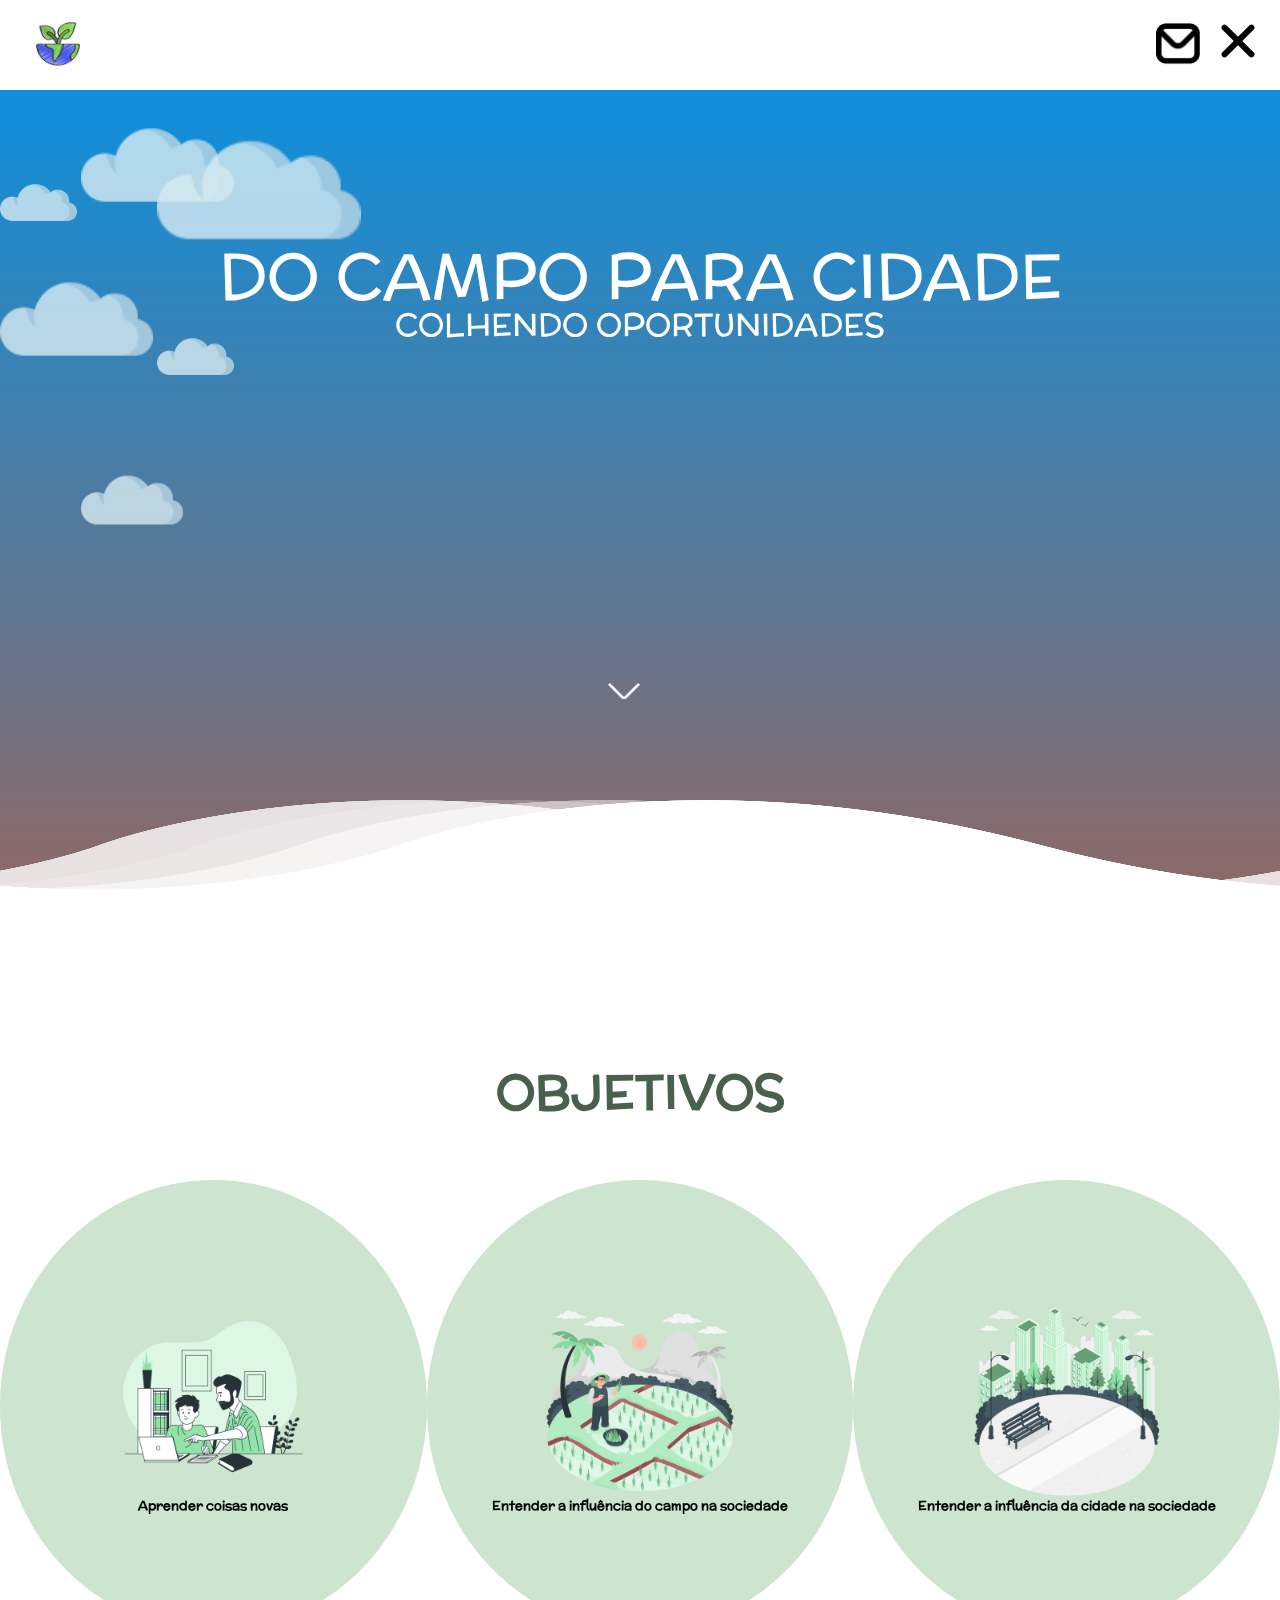
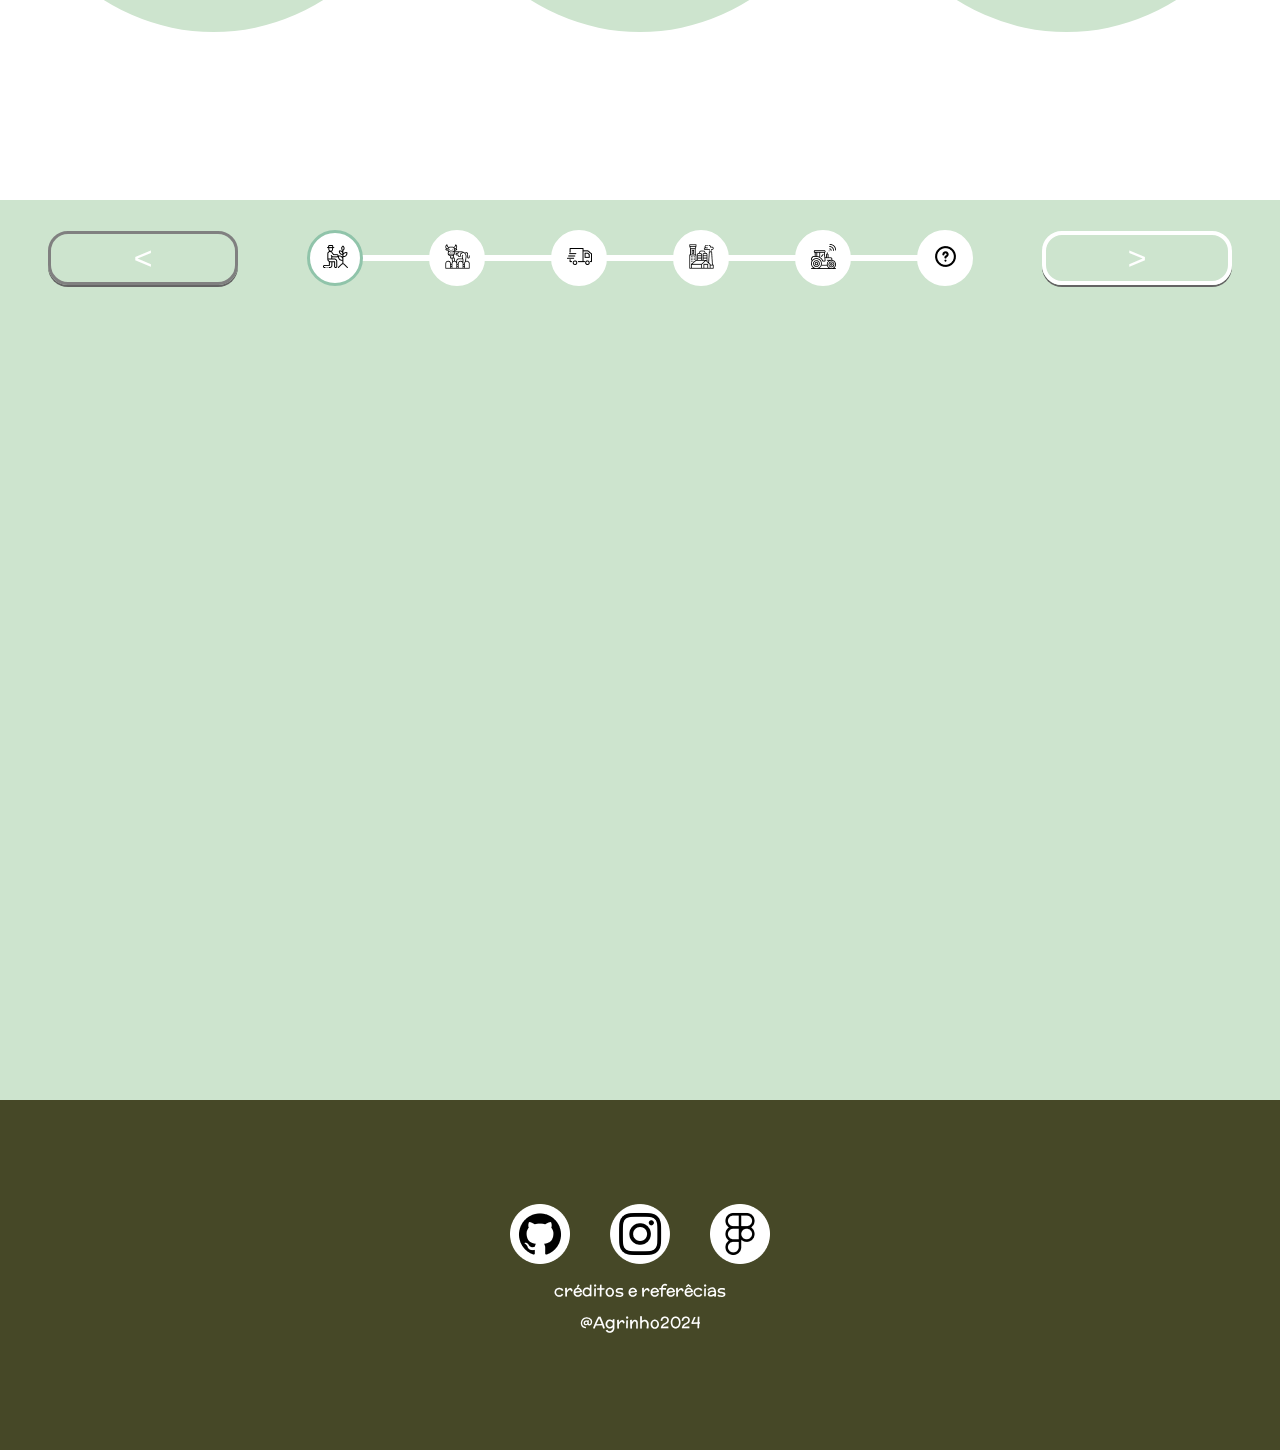
==== index.html @ a34a7eea "..." ====
<!DOCTYPE html>
<html lang="pt-br">
<head>
    <meta charset="UTF-8">
    <meta name="viewport" content="width=device-width, initial-scale=1.0">
    <link rel="stylesheet" href="css/reset.css">
    <link rel="stylesheet" href="css/style.css">
    <link rel="shortcut icon" href="img/terra.png">
 
    <title>Projeto</title>
</head>
<body>
    <!-- Cabeçalho -->
    <header  id ="cabecalho" onmouseenter="cabecalhoAtivado()" onmouseleave="cabecalhoDesativado()"> 
        <div class="container">
            <a href="#b1"><img src="img/terra.png" alt="" class="container_img"></a>
        </div>
        <div class="container">
            <a href="https://mail.google.com/mail/u/1/#inbox?compose=CllgCJTHVrmPmrKVljMJJqJDMrfWzJPnMWzFSjhwGDWFwsSRjWjLrLpVpdGfzcwZDxPjsJpsHBq"><img src="img/envelope-branco.png" alt="Fale conosco" class="container_img" id="envelope"></a>

            <input type="checkbox" id="checkbox-menu" checked="disabled">

            <label for="checkbox-menu">
                <span id="b1"></span>
                <span id="b2"></span>
                <span id="b3"></span>


                    <ul id="menu">
                        <a href="#"><li>Sobre nós</li></a>
                        <a href="#"><li></li></a>
                        <a href="#"><li></li></a>
                        <a href="#"><li>Créditos e referêcias</li></a>
                    </ul>


            </label>
                
        </div>
       
    </header>   

    <!-- Primeira Seção -->
    <section id="sec01">
        <img src="img/nuvem.png" alt="Nuvem" height="75px" id="nuvem4"  class="nuvens">
        <img src="img/nuvem.png" alt="Nuvem" height="100px" id="nuvem2"  class="nuvens">
        <img src="img/nuvem.png" alt="Nuvem" height="150px" id="nuvem3"  class="nuvens">
        <div id="stars"></div>
        <div class="titulo">
            <h1>DO CAMPO PARA CIDADE</h1>
            <h2>COLHENDO OPORTUNIDADES</h2>
        </div>
        <img src="img/nuvem.png" alt="Nuvem" height="150px" id="nuvem5"  class="nuvens">
        <img src="img/nuvem.png" alt="Nuvem" height="200px" id="nuvem1" class="nuvens">
        <img src="img/nuvem.png" alt="Nuvem" height="75px" id="nuvem6"  class="nuvens">
        
        <div class="scroll_down">
            <a href="#sec02" ><img src="img/angulo-para-baixo.png" alt="Angulo para baixo (Scroll suave)"></a>
        </div>

        <div class="ondas">
            <div class="onda" id="onda1"></div>
            <div class="onda" id="onda2"></div>
            <div class="onda" id="onda3"></div>
            <div class="onda" id="onda4"></div>

        </div>

       


    </section>
    
    <!-- Segunda Seção -->
    <section id="sec02">
        <!-- 
        <div id="b1" class="bloco">
            <div class="titulo-bloco">
                <h1>RELAÇÃO CAMPO-CIDADE</h1>
            </div>
            <div class="txt-bloco">
                <p>Lorem ipsum dolor sit amet. In placeat velit eum soluta nemo id quam molestiae qui quae necessitatibus non tempore expedita est modi veniam. Non quia esse qui veniam corporis non dolorum sint ex facere veritatis. In veritatis necessitatibus et unde provident eos quod assumenda qui consequatur praesentium eos omnis illum aut suscipit quis. Aut odio illum sed consequatur molestias in velit natus ut harum Quis qui saepe quia et aliquam nesciunt. Nam magnam natus sed dolore unde rem error reprehenderit et magnam mollitia. Et minima porro eum quisquam magnam qui illo maxime non veniam voluptas ea voluptatem labore. Vel itaque rerum est explicabo officia ea expedita voluptatem ea nisi dolor 33 atque delectus id quis quibusdam. </p>

            </div>
            -->

            <div id="objetivos">
                <h1>OBJETIVOS</h1>
                <div class="itens">
                    <div class="item"><img src="img/Kids Studying from Home-bro(1).png" alt="">Aprender coisas novas</div>
                    <div class="item"><img src="img/rice field-amico(2).png" alt="" id="b1">Entender a influência do campo na sociedade</div>
                    <div class="item"><img src="img/City skyline-amico.png" alt="">Entender a influência da cidade na sociedade</div>
                </div>

            </div>
                
    </section>

    <!-- Terceira Seção -->
    <section id="sec03">
            <div class="barra-progresso">
                <button class="btn desabilitado" id="btn-voltar" onclick="voltar()"><</button>
                <div class="progresso-div">
                    <div class="progresso" id="progresso"></div>
                    <div class="progresso-container"> 
                            <div class="etapa-progresso ativo">
                            <i class="etapa "><img src="img/agricultura.png" alt="agricultura" id="agricultura" class="etapa-img"></i>
                            </div>
            
                            <div class="etapa-progresso">
                            <i class="etapa"><img src="img/pecuaria.png" alt="pecuaria" id="pecuaria" class="etapa-img" ></i>
                            </div>
                            <div class="etapa-progresso">
                            <i class="etapa"><img src="img/transporte.png" alt="transporte" id="transporte" class="etapa-img" ></i>
                            </div>

                            <div class="etapa-progresso">
                            <i class="etapa"><img src="img/industria.png" alt="industria" id="industria" class="etapa-img"></i>
                            </div>

                            <div class="etapa-progresso">
                            <i class="etapa"><img src="img/tecnologia_agricultura.png" alt="tecnologia na agricultura" id="tecnologia" class="etapa-img"></i>
                            </div>

                            <div class="etapa-progresso">
                                <i class="etapa"><img src="img/formulario.png" alt="formulario" id="formulario" class="etapa-img"></i>
                            </div>
                    </div>
            </div>
                <button class="btn" id="btn-avancar" onclick="avancar()">></button>
            </div>
            
            <div class="tela">
                <iframe id ="tela" src="https://pt.wikipedia.org/wiki/Agricultura'" title="agricultura"  frameborder="0"></iframe>
            </div>

            
  
    </section>

    <!-- Quarta Seção -->
     <!-- 
    <section id="sec04">
        <div id="b2" class="bloco">
            <div class="titulo-bloco">
                <h1>IMPORTANCIA</h1>
            </div>
    </section>
-->

    <footer id="rodape">
        <div>
            <div id="redes">
                <a href="https://github.com/Stonerainbow19">
                    <img src="img/github.png" alt="GitHub">
                </a>
                <a href="#">
                    <img src="img/instagram.png" alt="Instagram">
                </a>
                <a href= "https://www.figma.com/@wesleygoncalve1">
                    <img src="img/figma.png" alt="Figma">
                </a>
            </div>
            <div id="rodape_txt">
                <p><a href="html/creditos.html">créditos e referêcias</a></p>
                <p><span> @Agrinho2024</span></p>
            </div>

        </div>
    </footer>


    <script src="js/script.js"></script>
</body>
</html>
---- css/style.css ----
/* Fontes */
@import url('https://fonts.googleapis.com/css2?family=Archivo+Black&family=Merriweather+Sans:ital,wght@0,300..800;1,300..800&family=Montserrat:ital,wght@0,100..900;1,100..900&display=swap');
@import url('https://fonts.googleapis.com/css2?family=McLaren&display=swap');


/* Arquivos css*/
@import url('header.css');
@import url('sec01.css');
@import url('sec02.css');
@import url('sec03.css');
@import url('sec04.css');
@import url('footer.css');

:root {
    --estrela:#fff;
    --cor_da_fonte: #ffffff;
    --tema:#ffffff;
    
}

html {
    scroll-behavior: smooth;
}


body {
    width: 100%;
    background-repeat: no-repeat;
    color: var(--cor_da_fonte);

    /*font-family: 'Montserrat1', sans-serif;*/

    font-family: "McLaren", sans-serif;
    font-weight: 400;
    font-style: normal;
    
    overflow-x: hidden;
    
}
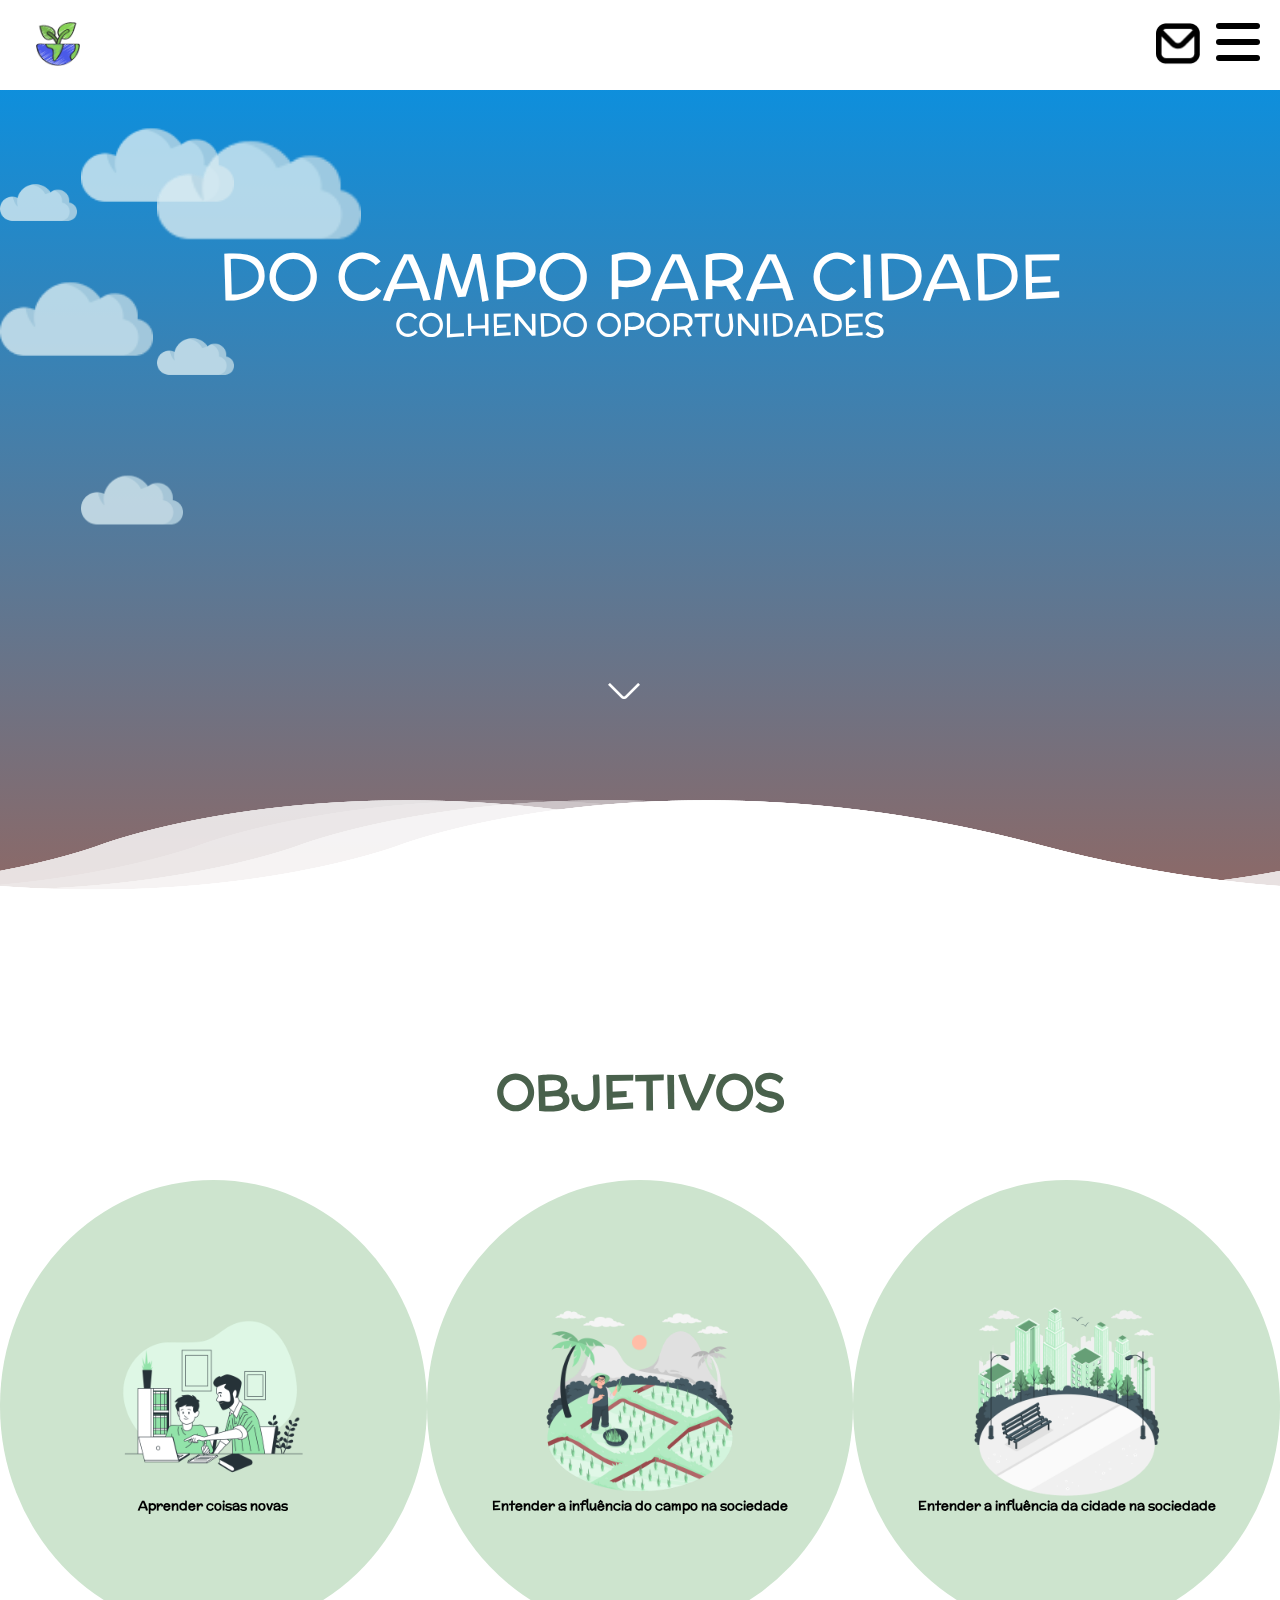
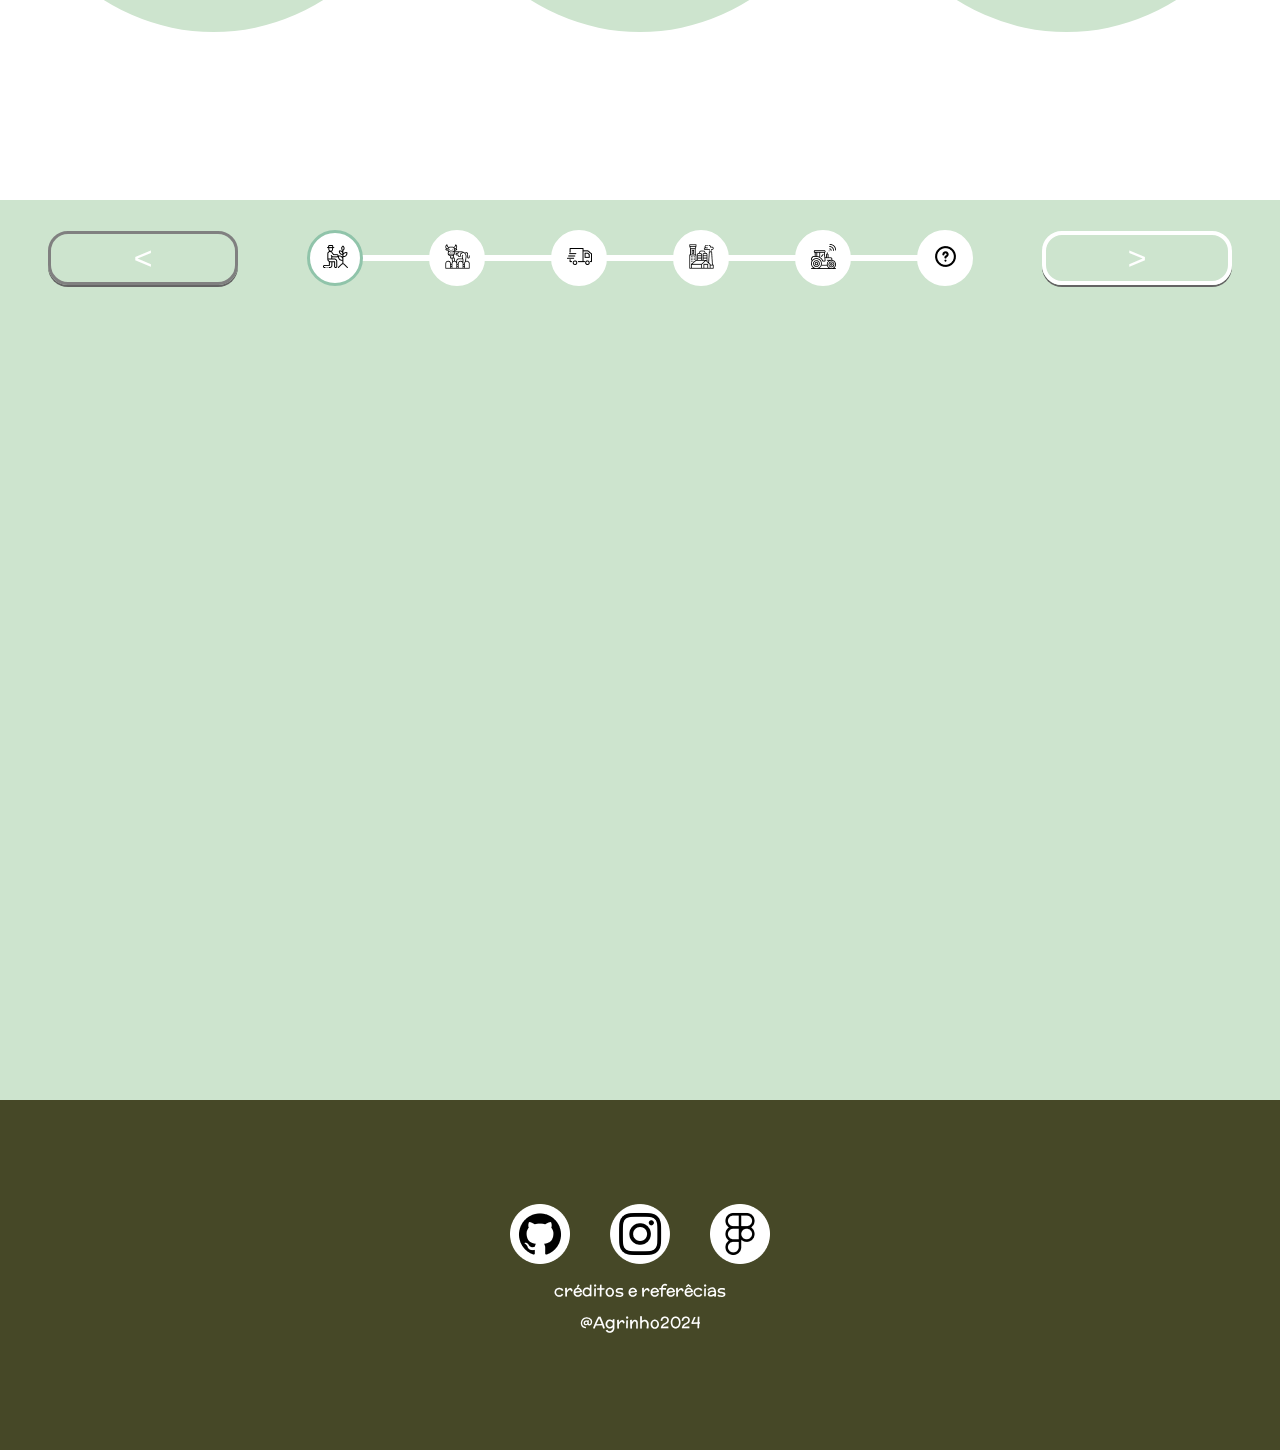
==== commit 2fb5c426: ".." ====
--- a/index.html
+++ b/index.html
@@ -18,7 +18,7 @@
         <div class="container">
             <a href="https://mail.google.com/mail/u/1/#inbox?compose=CllgCJTHVrmPmrKVljMJJqJDMrfWzJPnMWzFSjhwGDWFwsSRjWjLrLpVpdGfzcwZDxPjsJpsHBq"><img src="img/envelope-branco.png" alt="Fale conosco" class="container_img" id="envelope"></a>
 
-            <input type="checkbox" id="checkbox-menu" checked="disabled">
+            <input type="checkbox" id="checkbox-menu">
 
             <label for="checkbox-menu">
                 <span id="b1"></span>
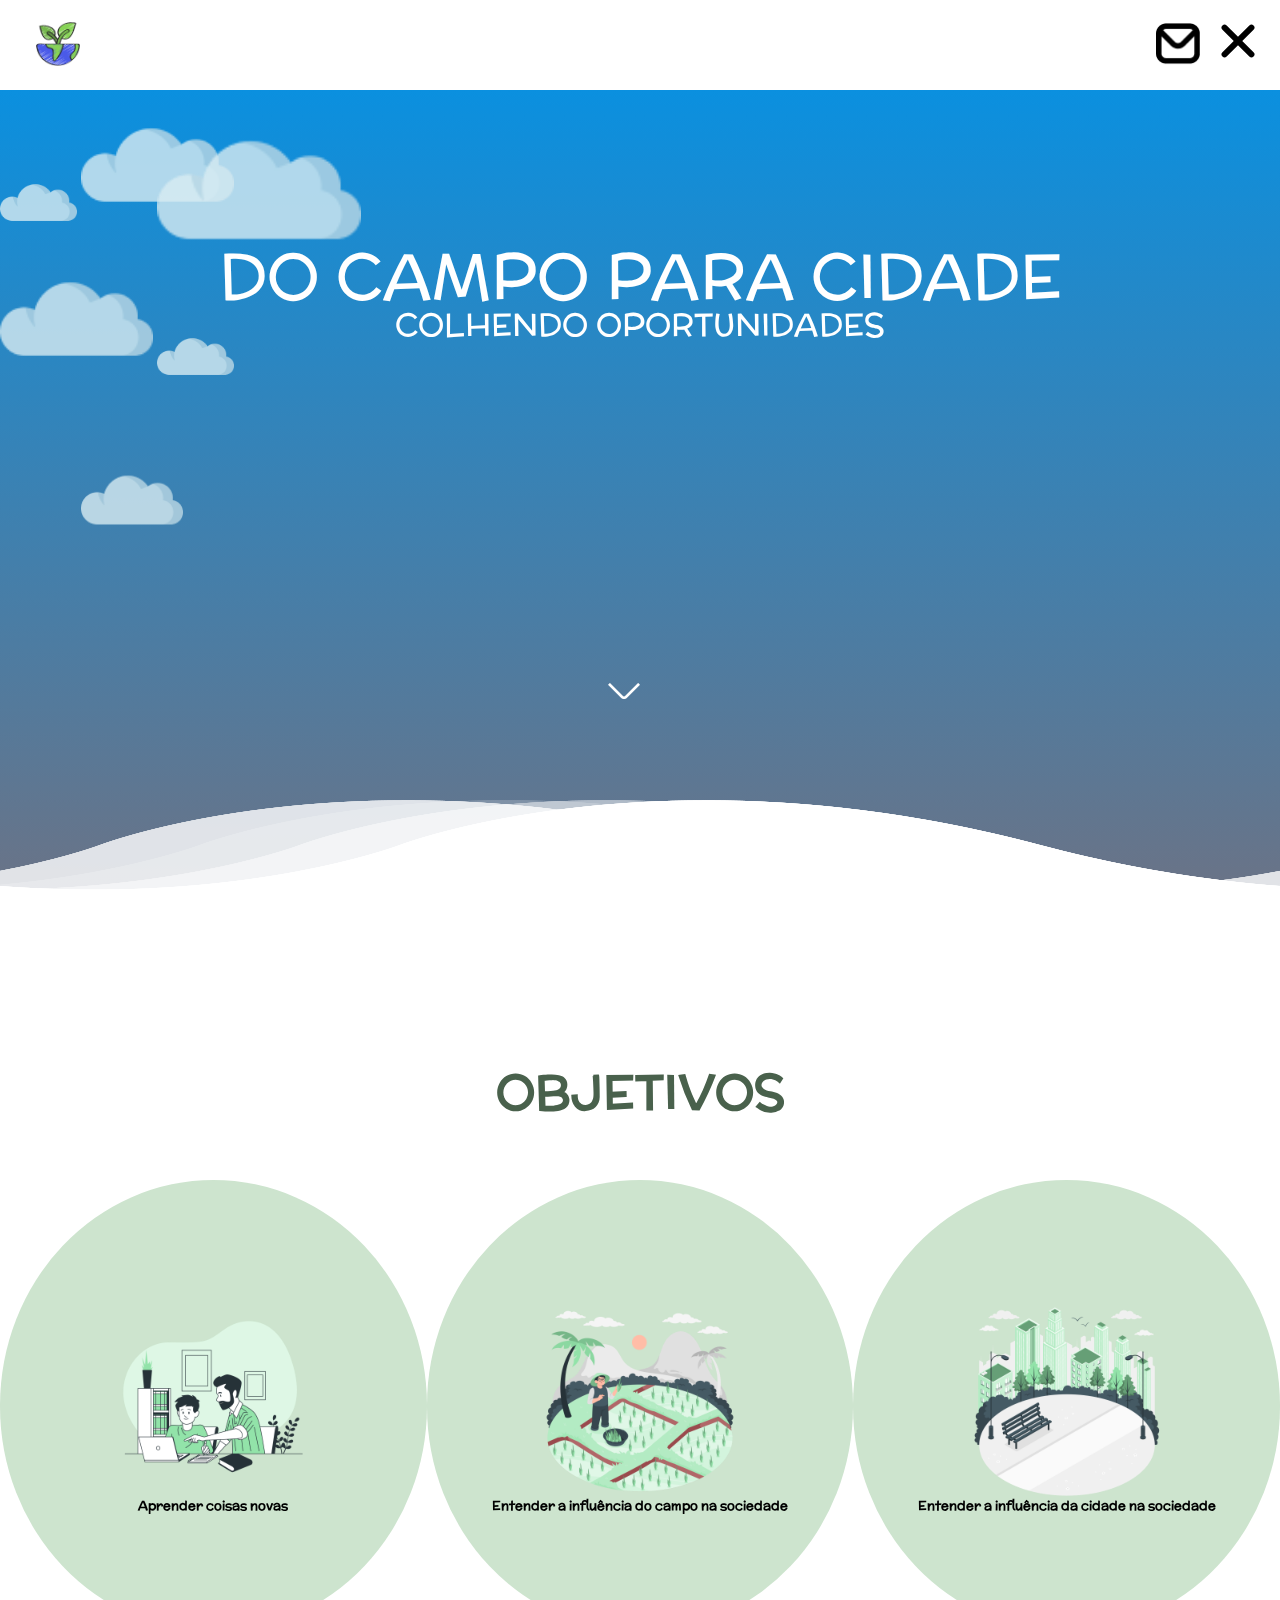
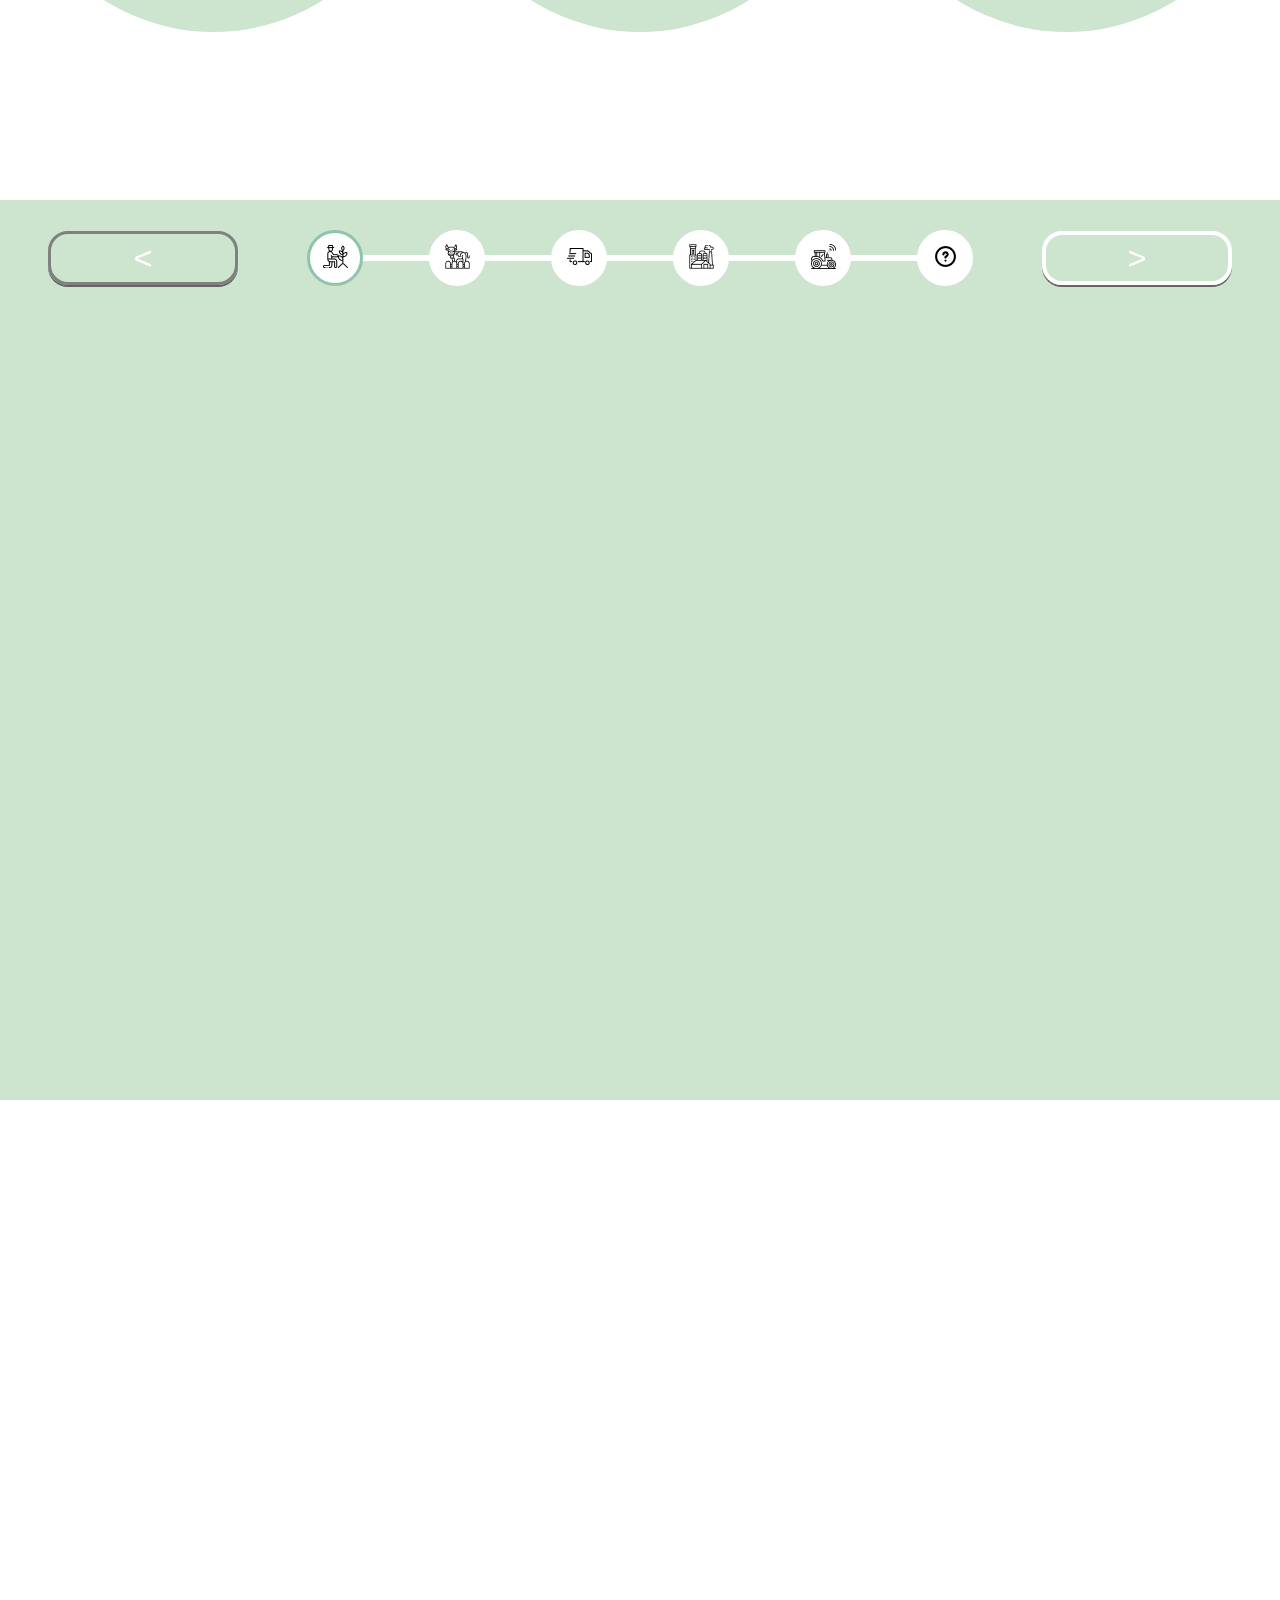
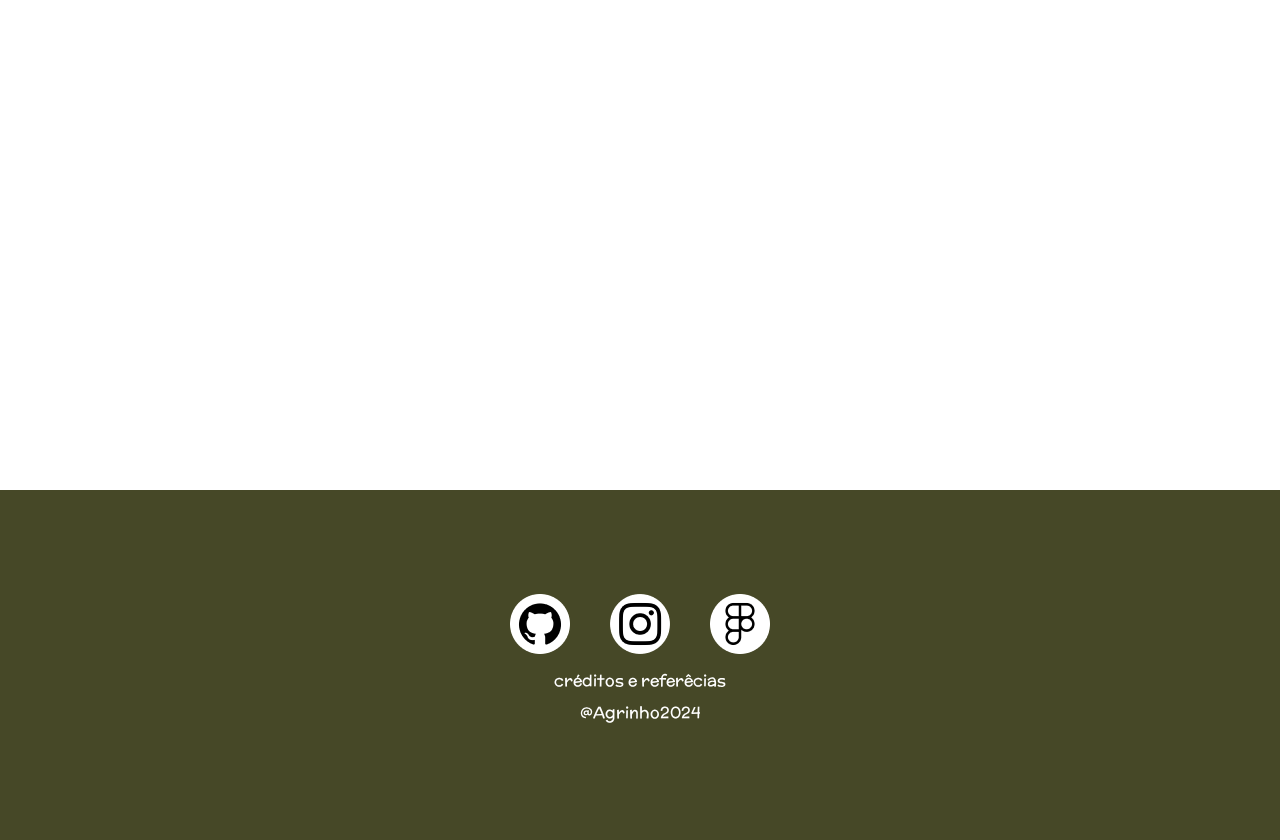
==== commit 1e0133d0: ".." ====
--- a/index.html
+++ b/index.html
@@ -18,7 +18,7 @@
         <div class="container">
             <a href="https://mail.google.com/mail/u/1/#inbox?compose=CllgCJTHVrmPmrKVljMJJqJDMrfWzJPnMWzFSjhwGDWFwsSRjWjLrLpVpdGfzcwZDxPjsJpsHBq"><img src="img/envelope-branco.png" alt="Fale conosco" class="container_img" id="envelope"></a>
 
-            <input type="checkbox" id="checkbox-menu">
+            <input type="checkbox" id="checkbox-menu" checked="checked">
 
             <label for="checkbox-menu">
                 <span id="b1"></span>
@@ -139,14 +139,18 @@
     </section>
 
     <!-- Quarta Seção -->
-     <!-- 
+   
     <section id="sec04">
-        <div id="b2" class="bloco">
+        <!--
+                <div id="b2" class="bloco">
             <div class="titulo-bloco">
                 <h1>IMPORTANCIA</h1>
-            </div>
+            </div>        
+        -->
+        
+
     </section>
--->
+
 
     <footer id="rodape">
         <div>
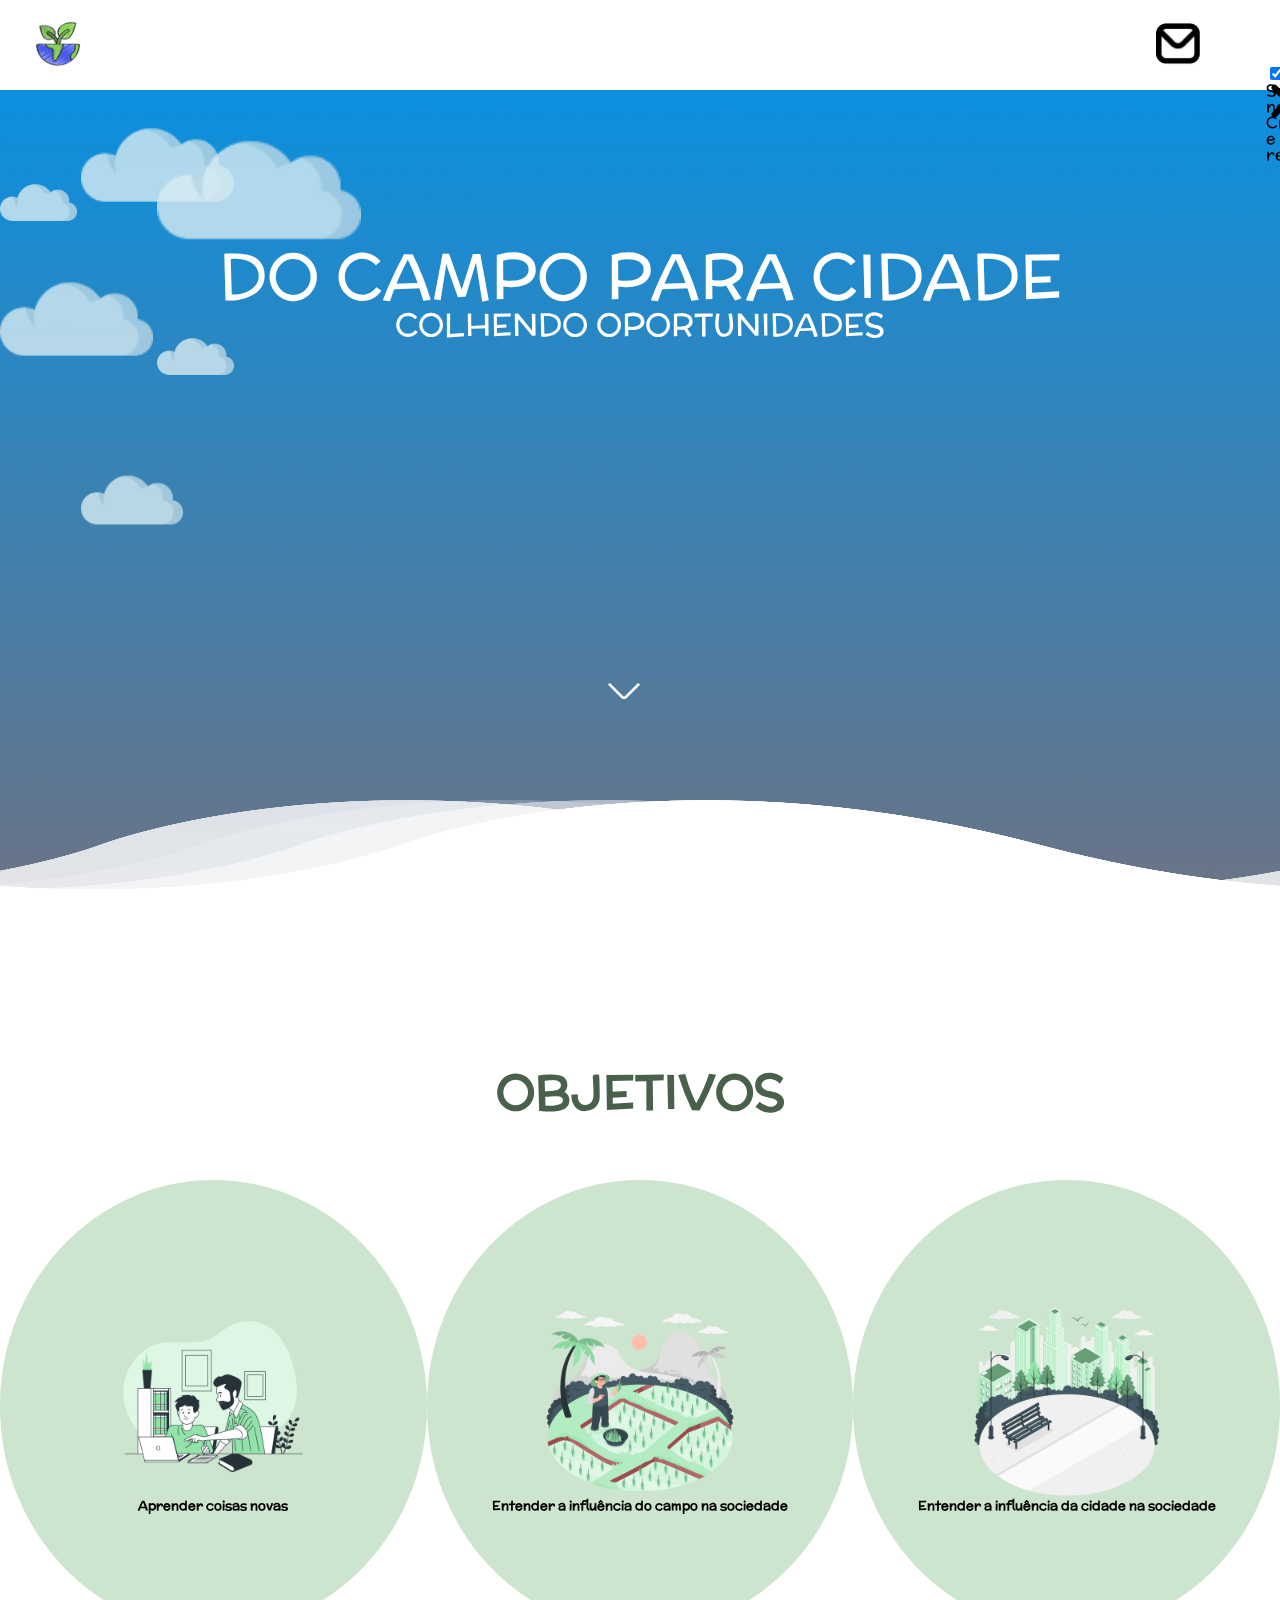
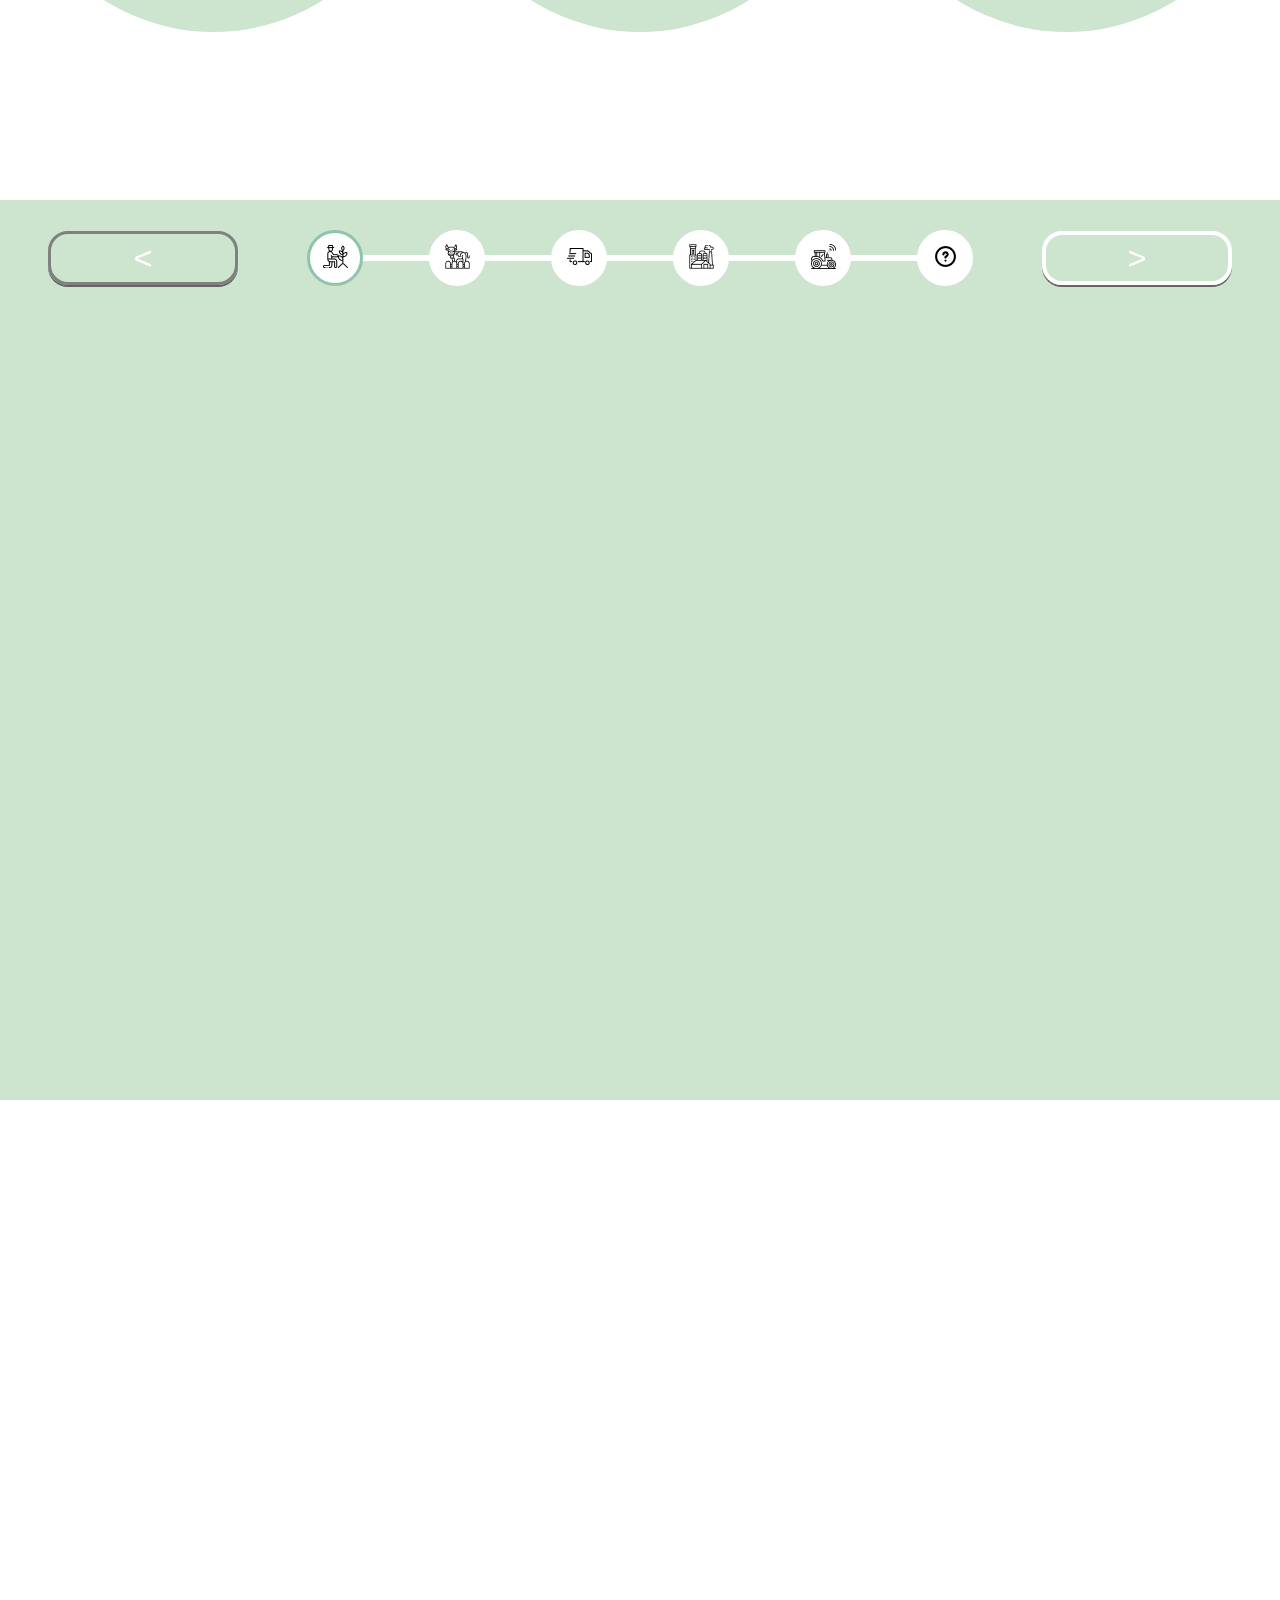
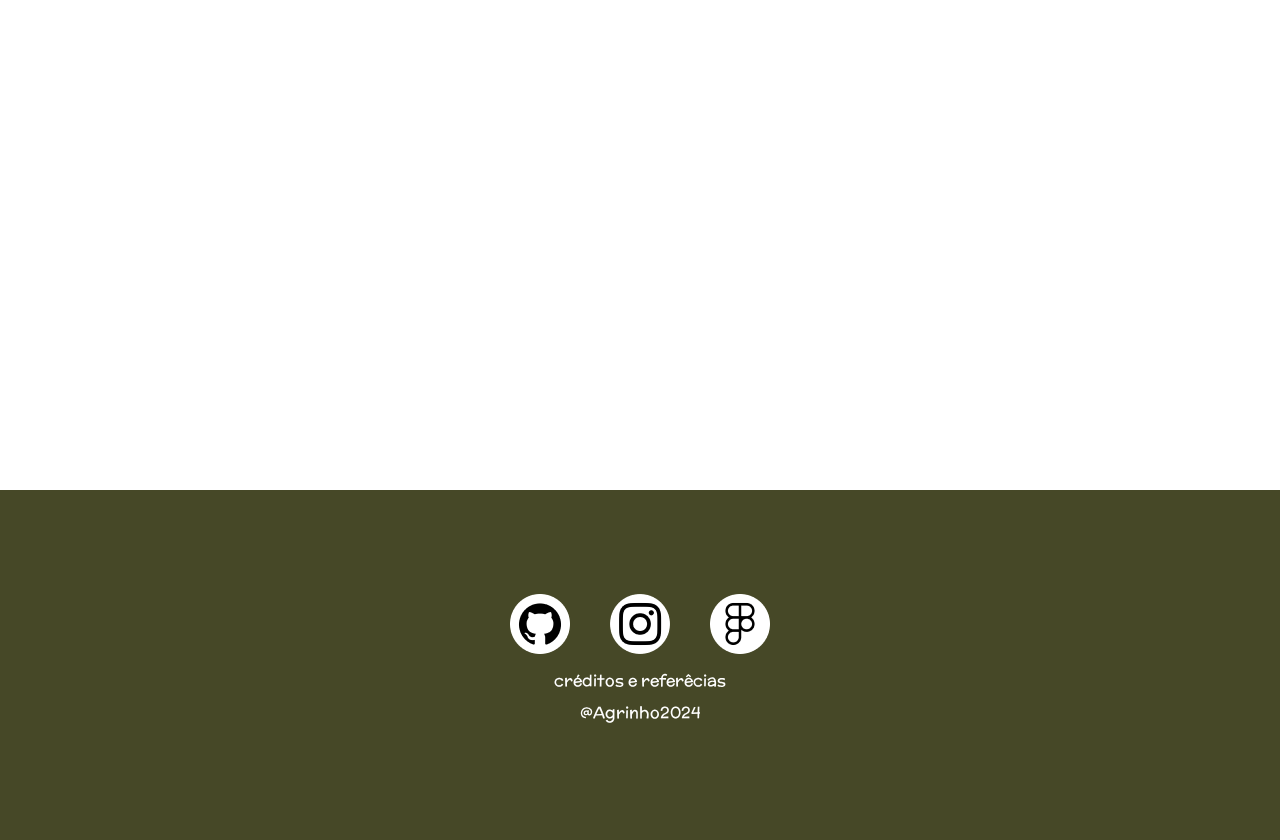
==== commit ba2baa2b: ".." ====
--- a/index.html
+++ b/index.html
@@ -18,23 +18,24 @@
         <div class="container">
             <a href="https://mail.google.com/mail/u/1/#inbox?compose=CllgCJTHVrmPmrKVljMJJqJDMrfWzJPnMWzFSjhwGDWFwsSRjWjLrLpVpdGfzcwZDxPjsJpsHBq"><img src="img/envelope-branco.png" alt="Fale conosco" class="container_img" id="envelope"></a>
 
-            <input type="checkbox" id="checkbox-menu" checked="checked">
+            <div class="container-menu">
+                <input type="checkbox" id="checkbox-menu" checked="checked">
 
-            <label for="checkbox-menu">
-                <span id="b1"></span>
-                <span id="b2"></span>
-                <span id="b3"></span>
-
-
-                    <ul id="menu">
-                        <a href="#"><li>Sobre nós</li></a>
-                        <a href="#"><li></li></a>
-                        <a href="#"><li></li></a>
-                        <a href="#"><li>Créditos e referêcias</li></a>
-                    </ul>
-
-
-            </label>
+                <label for="checkbox-menu">
+                    <span id="b1"></span>
+                    <span id="b2"></span>
+                    <span id="b3"></span>
+    
+    
+                        <ul id="menu">
+                            <a href="#"><li>Sobre nós</li></a>
+                            <a href="#"><li></li></a>
+                            <a href="#"><li></li></a>
+                            <a href="#"><li>Créditos e referêcias</li></a>
+                        </ul>
+                </label>
+            </div>
+    
                 
         </div>
        
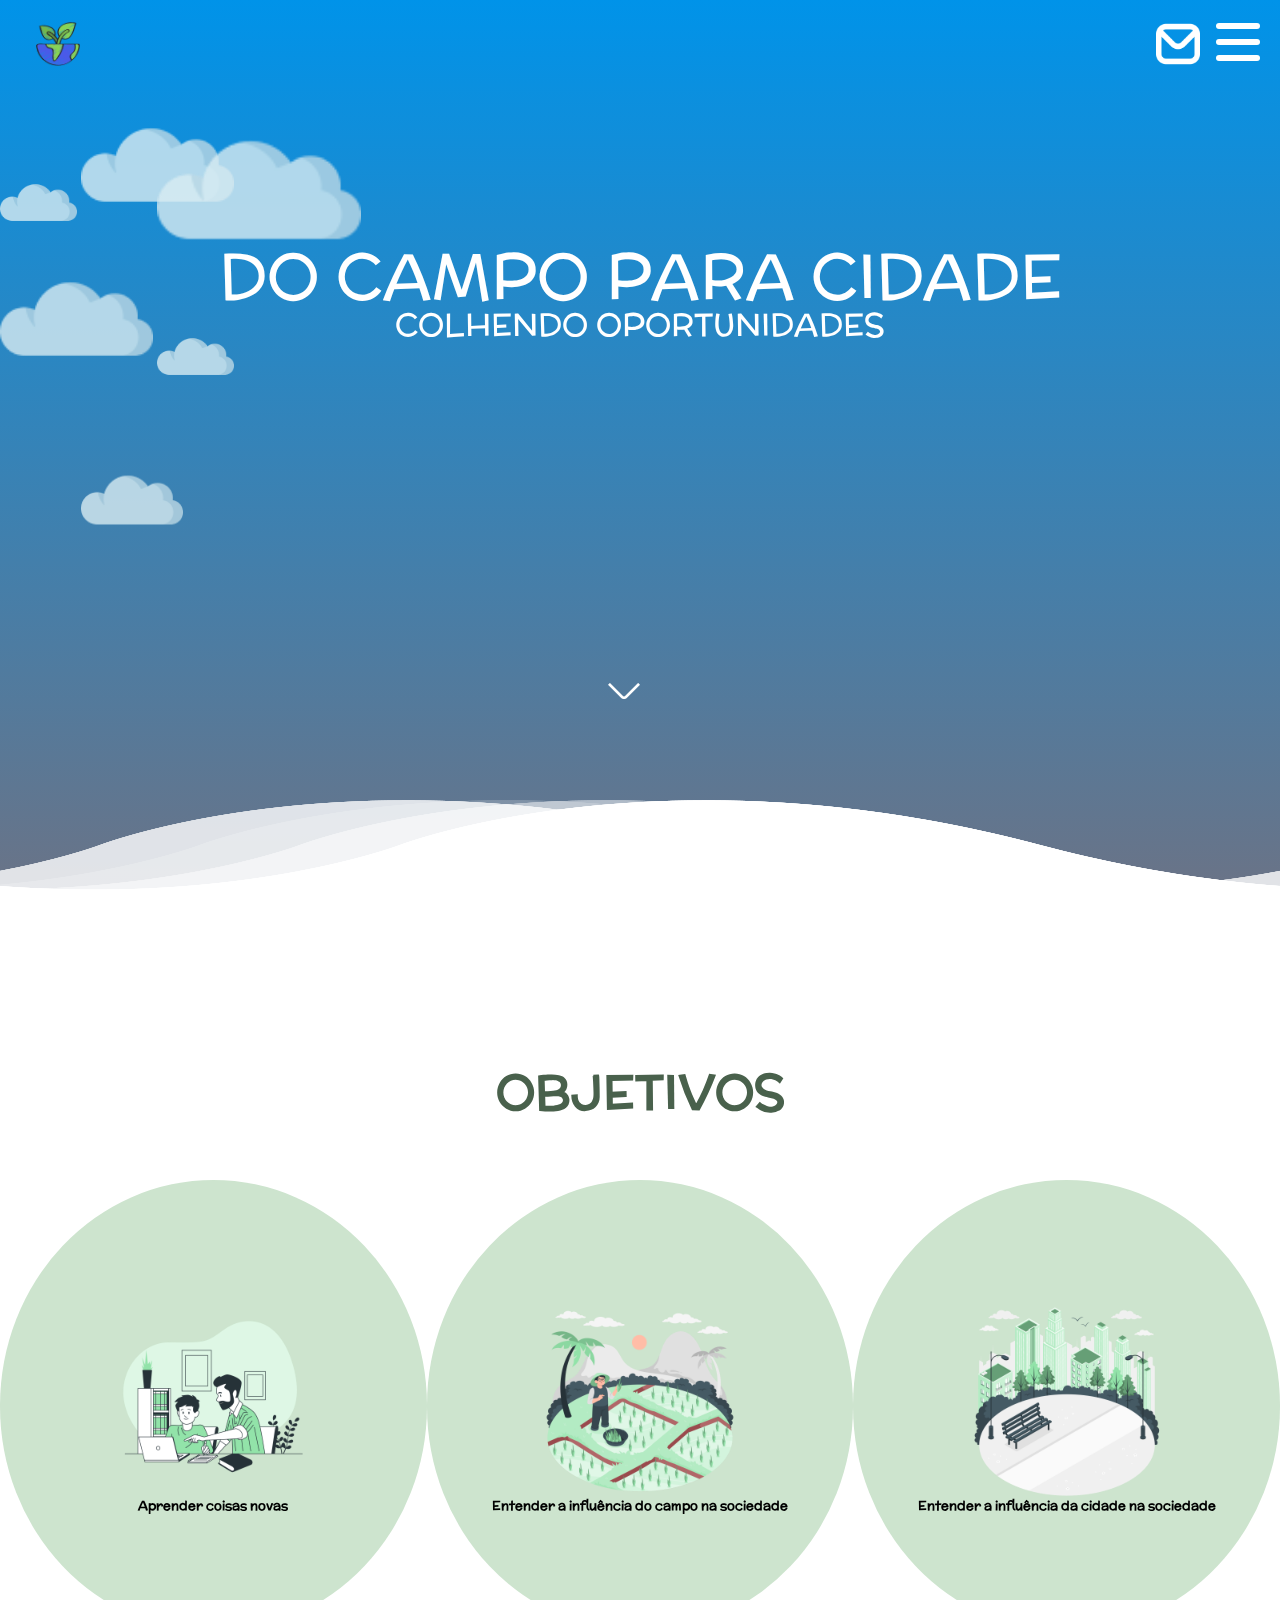
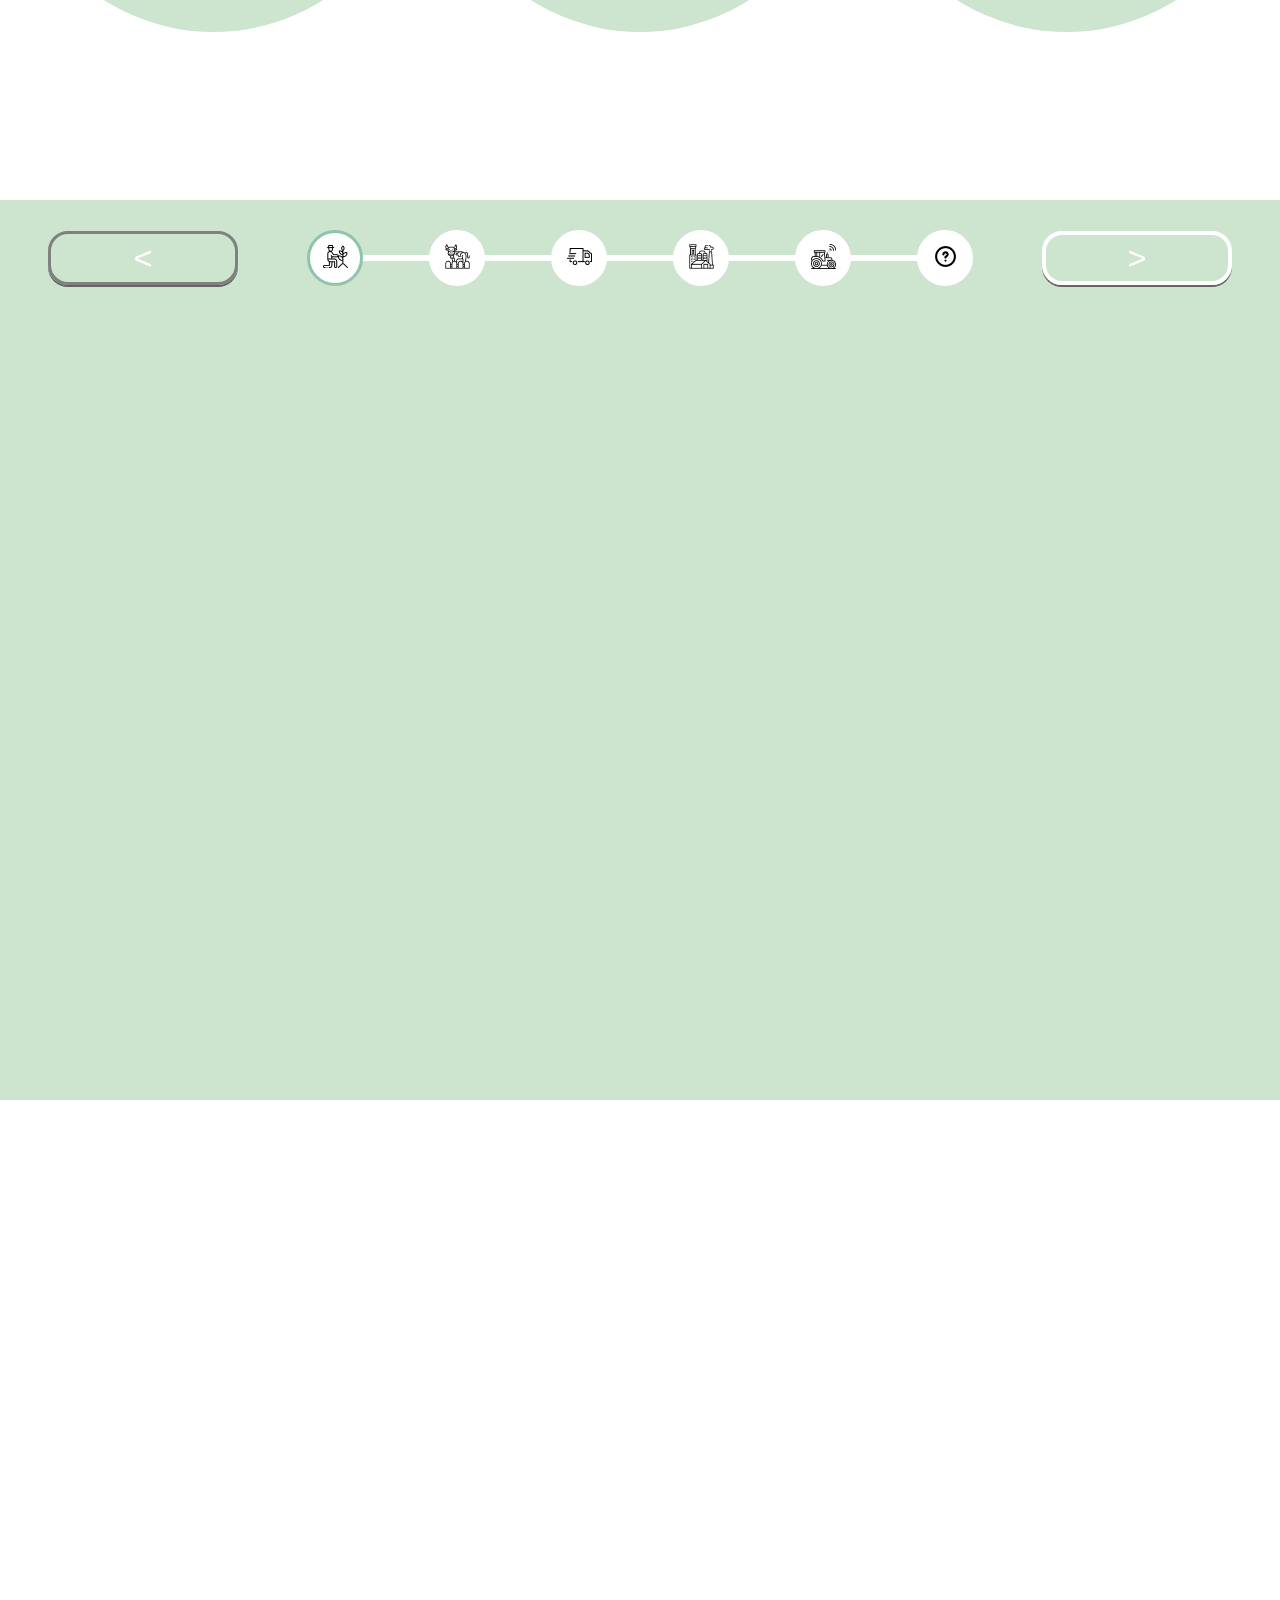
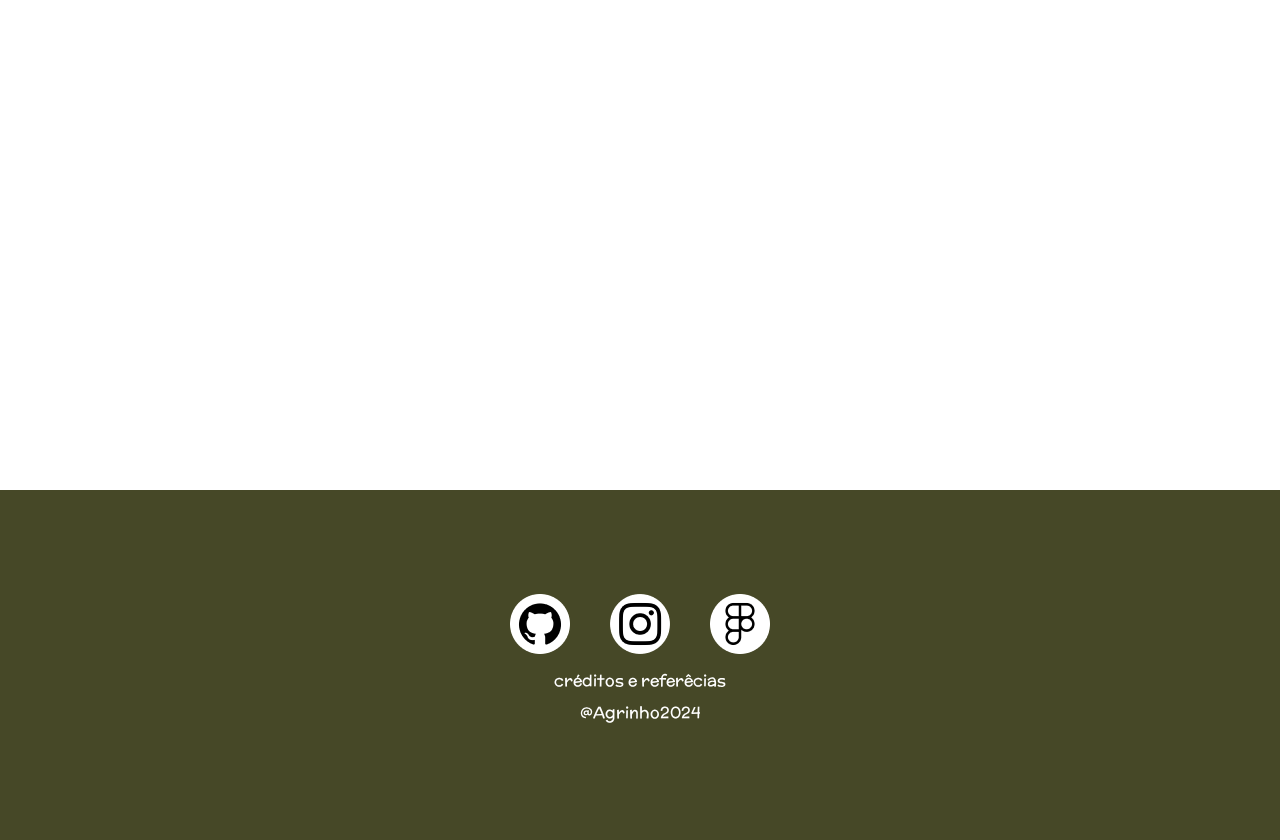
==== commit 8f3714e9: ".." ====
--- a/index.html
+++ b/index.html
@@ -17,9 +17,9 @@
         </div>
         <div class="container">
             <a href="https://mail.google.com/mail/u/1/#inbox?compose=CllgCJTHVrmPmrKVljMJJqJDMrfWzJPnMWzFSjhwGDWFwsSRjWjLrLpVpdGfzcwZDxPjsJpsHBq"><img src="img/envelope-branco.png" alt="Fale conosco" class="container_img" id="envelope"></a>
-
+            
             <div class="container-menu">
-                <input type="checkbox" id="checkbox-menu" checked="checked">
+                <input type="checkbox" id="checkbox-menu">
 
                 <label for="checkbox-menu">
                     <span id="b1"></span>
@@ -27,11 +27,11 @@
                     <span id="b3"></span>
     
     
-                        <ul id="menu">
-                            <a href="#"><li>Sobre nós</li></a>
-                            <a href="#"><li></li></a>
-                            <a href="#"><li></li></a>
-                            <a href="#"><li>Créditos e referêcias</li></a>
+                        <ul id="lista">
+                            <a href="#" class="lista-item"><li>Sobre nós</li></a>
+                            <a href="#" class="lista-item"><li></li></a>
+                            <a href="#" class="lista-item"><li></li></a>
+                            <a href="#" class="lista-item"><li>Créditos e referêcias</li></a>
                         </ul>
                 </label>
             </div>
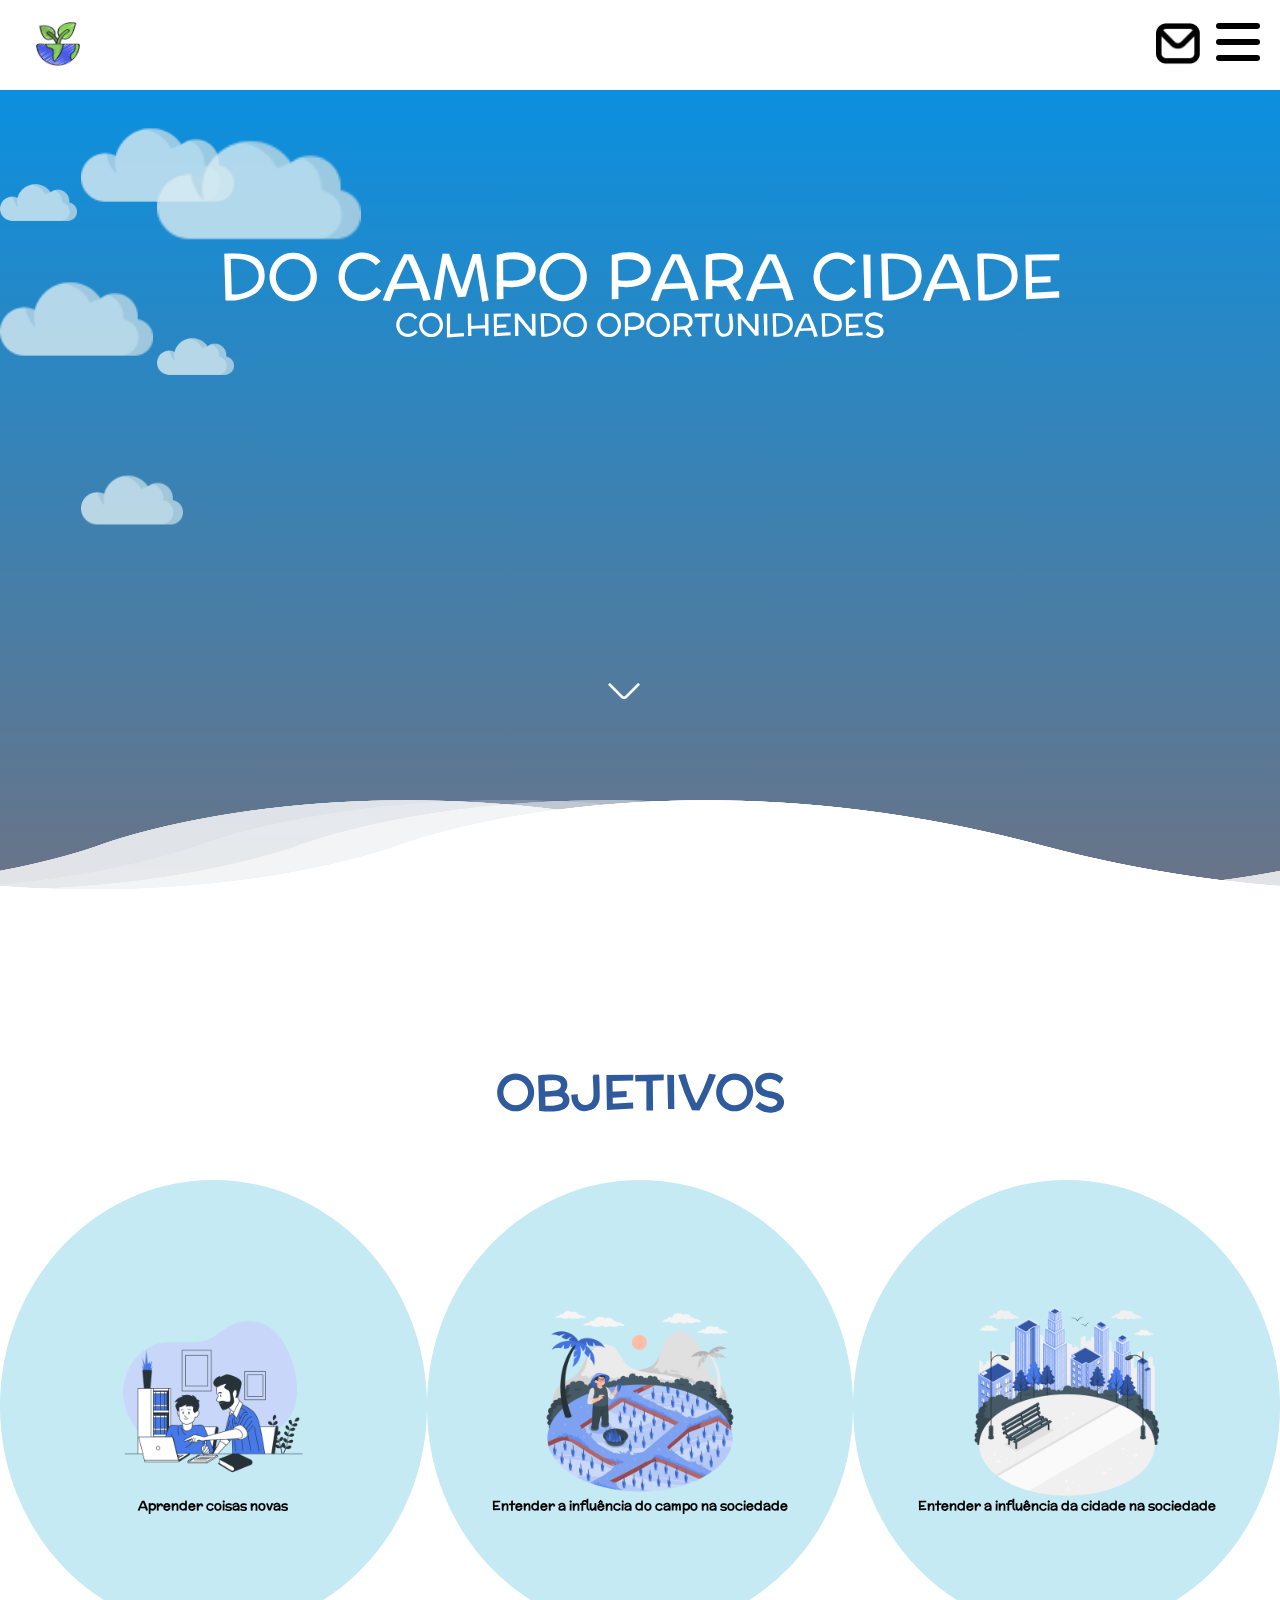
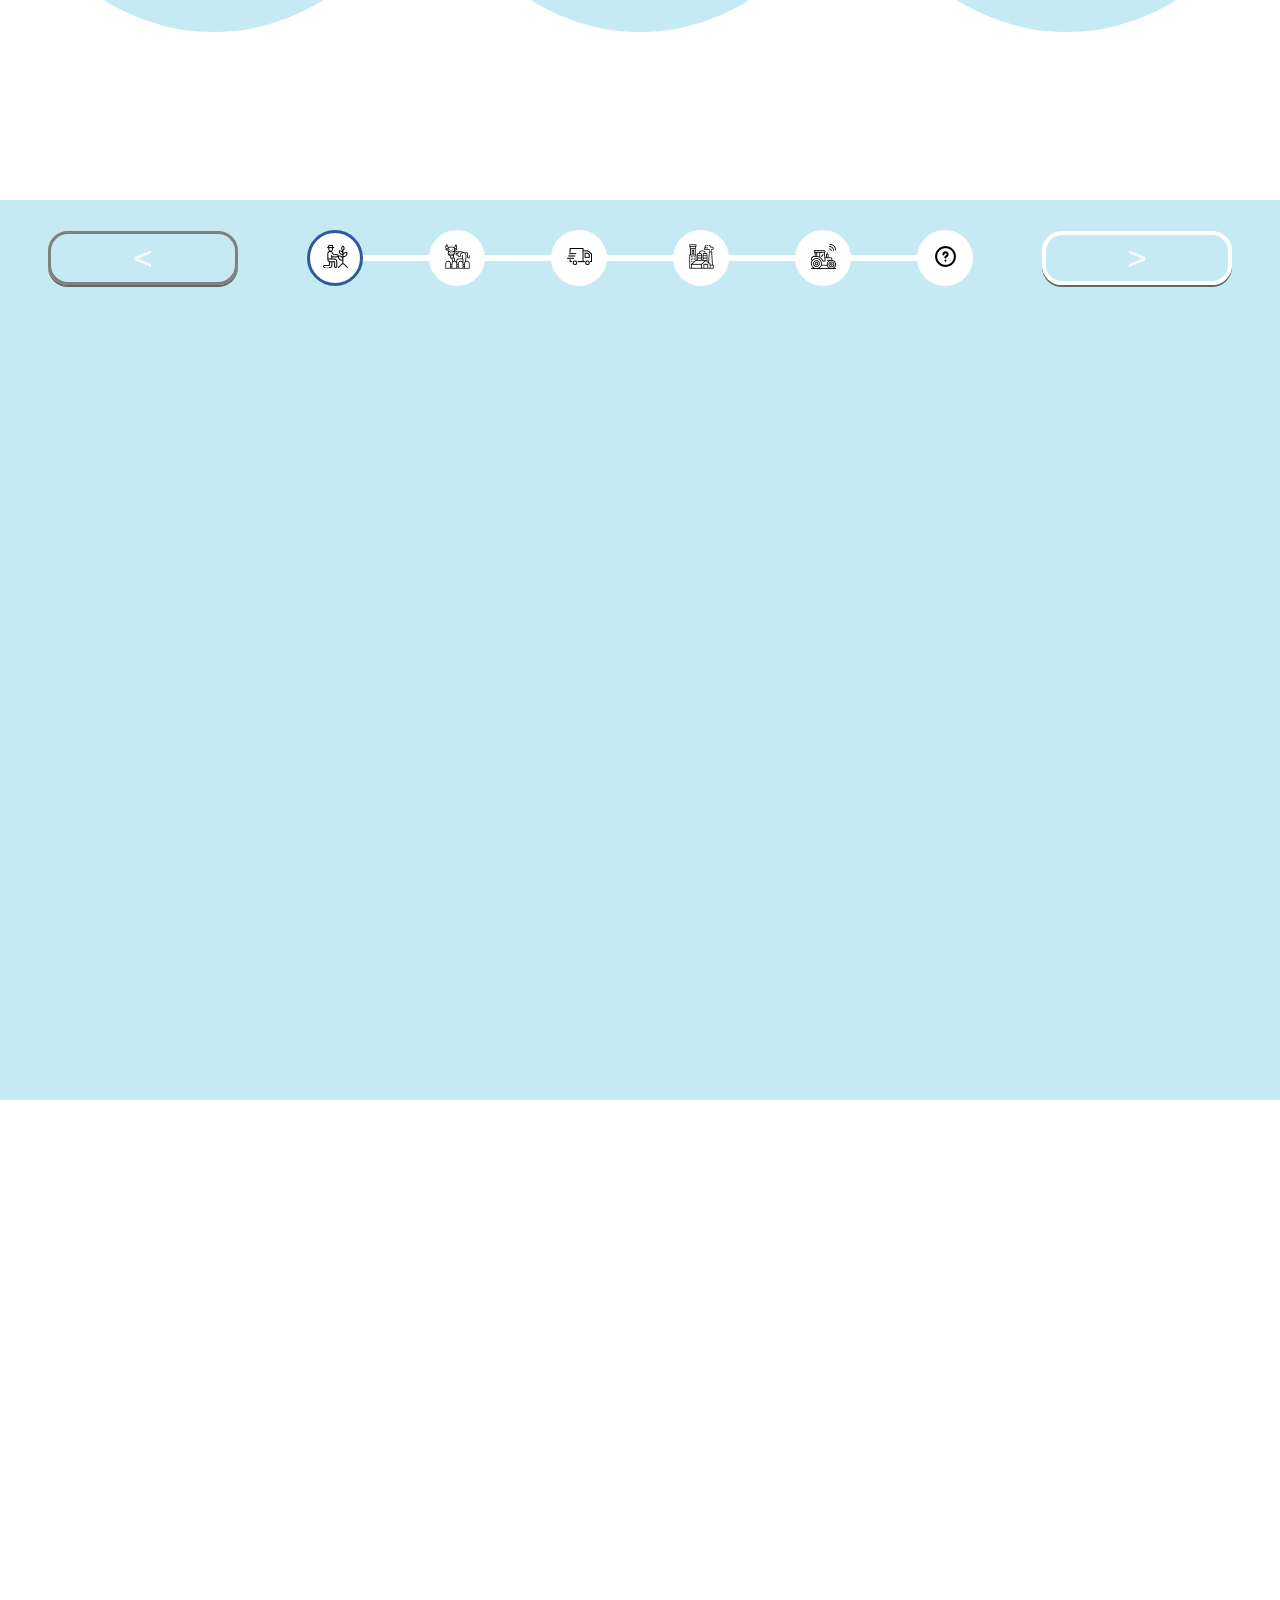
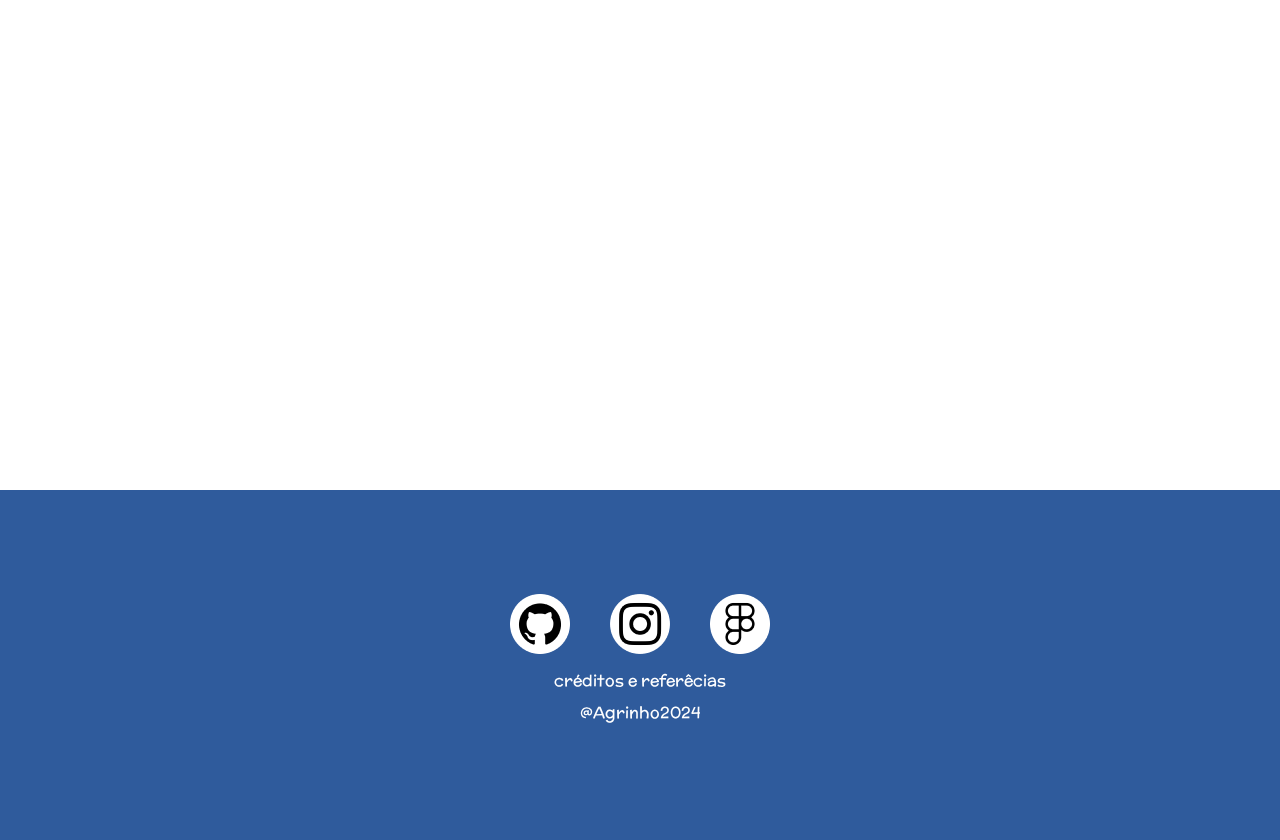
==== commit 80533b8a: "..." ====
--- a/index.html
+++ b/index.html
@@ -88,14 +88,14 @@
             <div id="objetivos">
                 <h1>OBJETIVOS</h1>
                 <div class="itens">
-                    <div class="item"><img src="img/Kids Studying from Home-bro(1).png" alt="">Aprender coisas novas</div>
-                    <div class="item"><img src="img/rice field-amico(2).png" alt="" id="b1">Entender a influência do campo na sociedade</div>
+                    <div class="item"><img src="img/Kids Studying from Home-bro.png" alt="">Aprender coisas novas</div>
+                    <div class="item"><img src="img/rice field-amico.png" alt="" id="b1">Entender a influência do campo na sociedade</div>
                     <div class="item"><img src="img/City skyline-amico.png" alt="">Entender a influência da cidade na sociedade</div>
                 </div>
 
             </div>
                 
-    </section>
+    </section>  
 
     <!-- Terceira Seção -->
     <section id="sec03">
--- a/css/style.css
+++ b/css/style.css
@@ -15,6 +15,8 @@
     --estrela:#fff;
     --cor_da_fonte: #ffffff;
     --tema:#ffffff;
+    --cor-principal: rgb(197, 234, 243);
+    --cor-segundaria: rgb(47, 91, 156);
     
 }
 
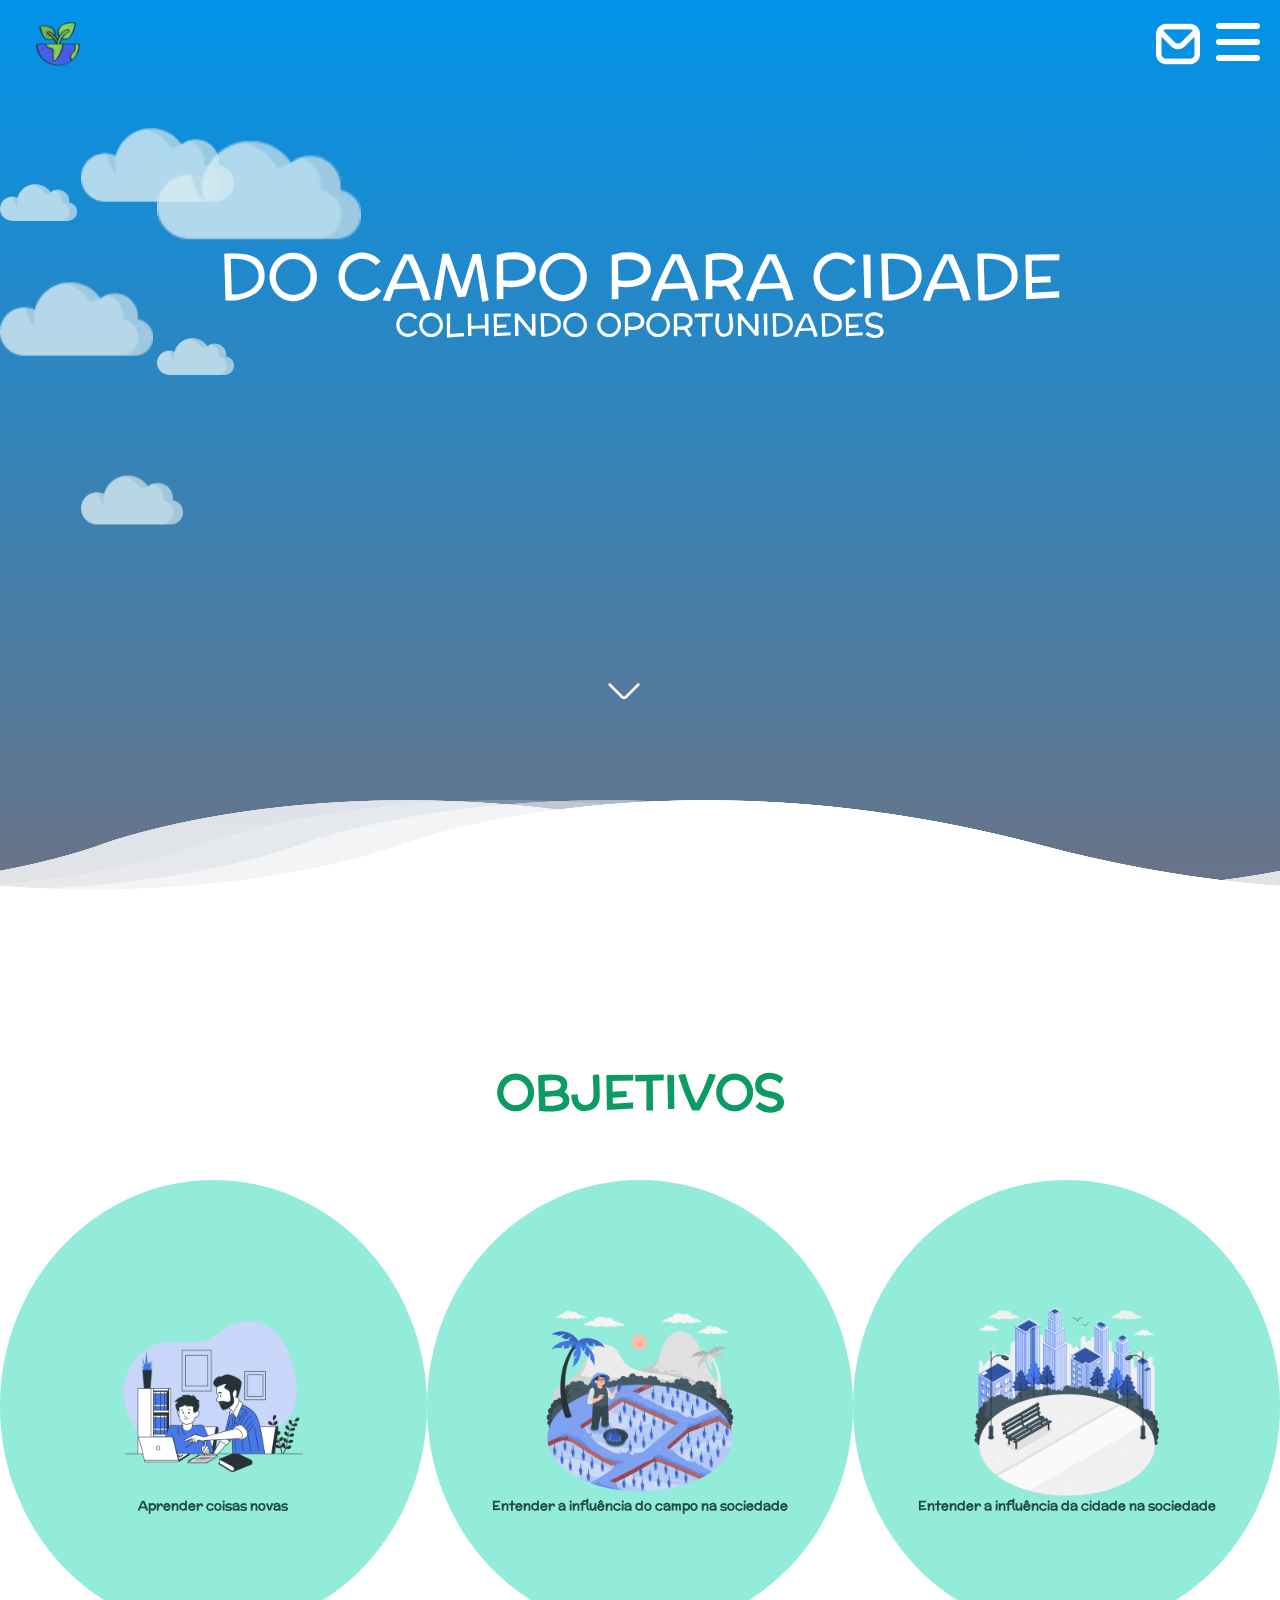
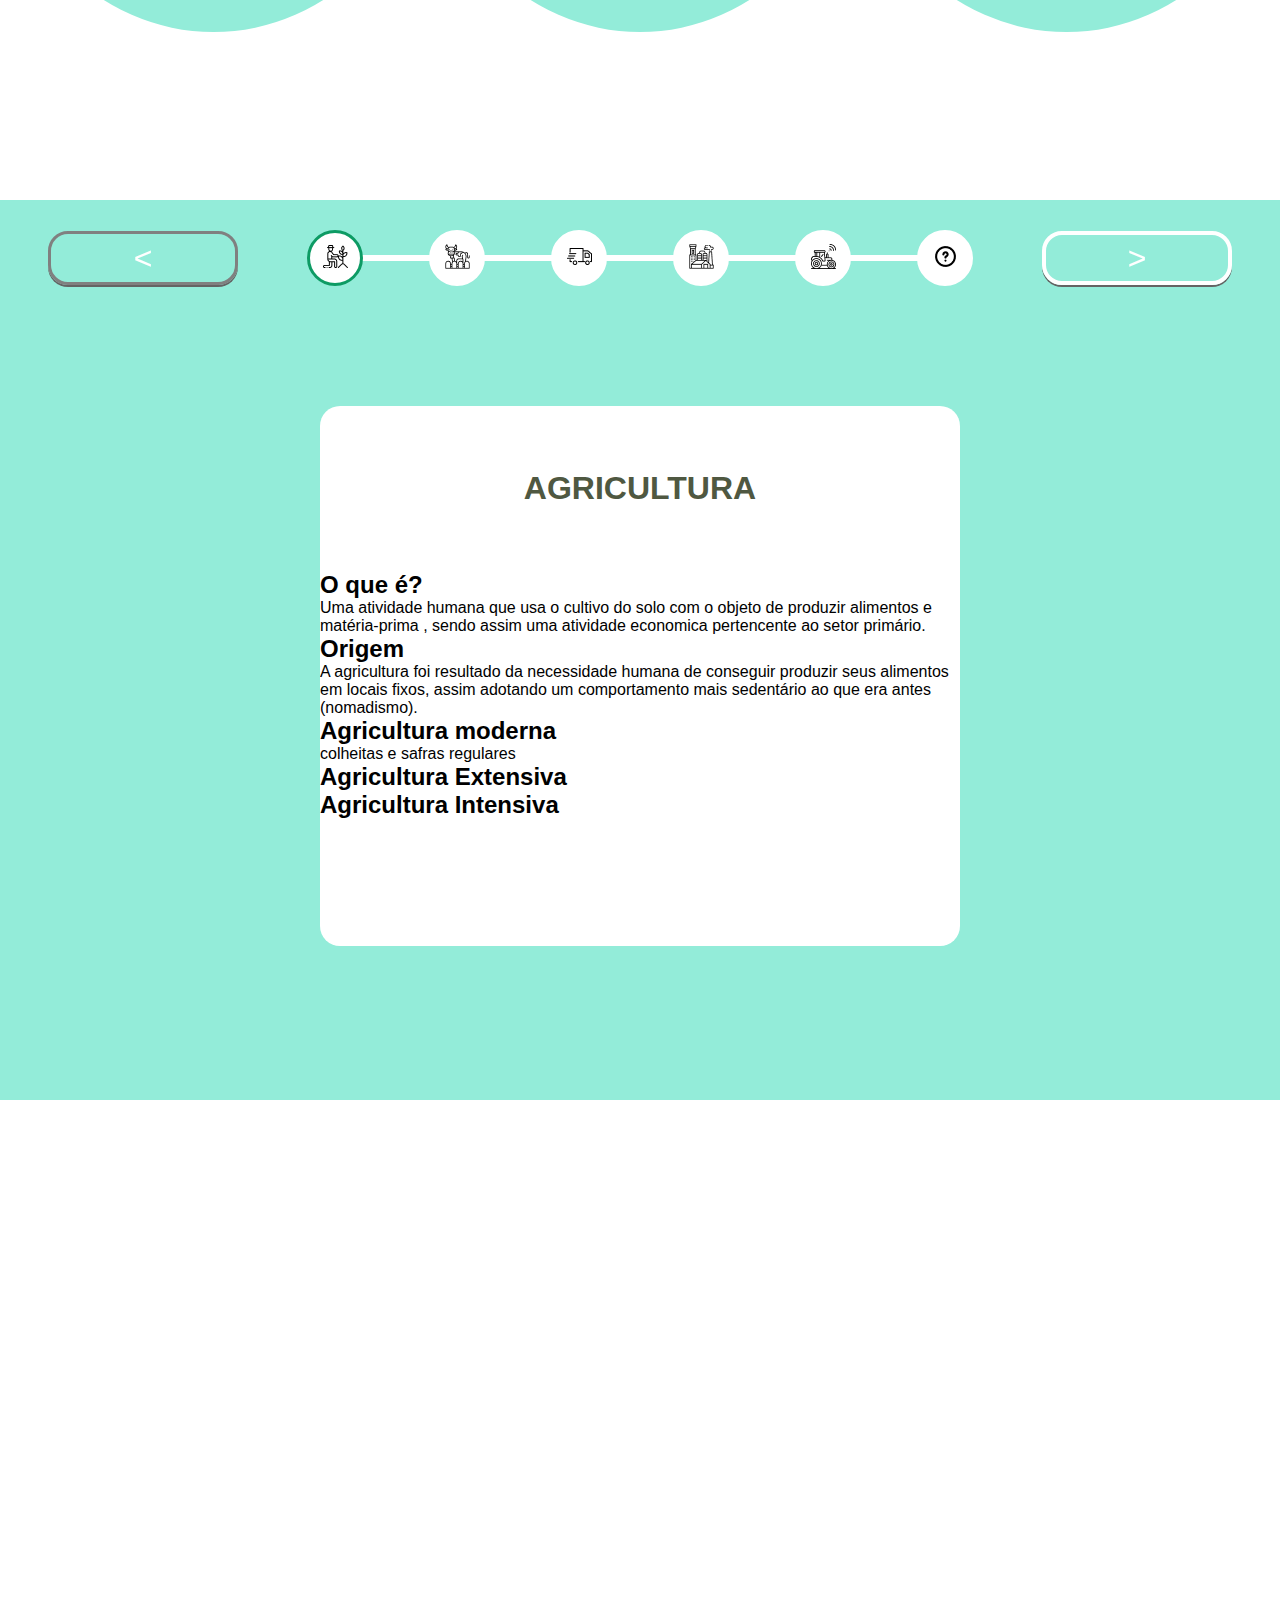
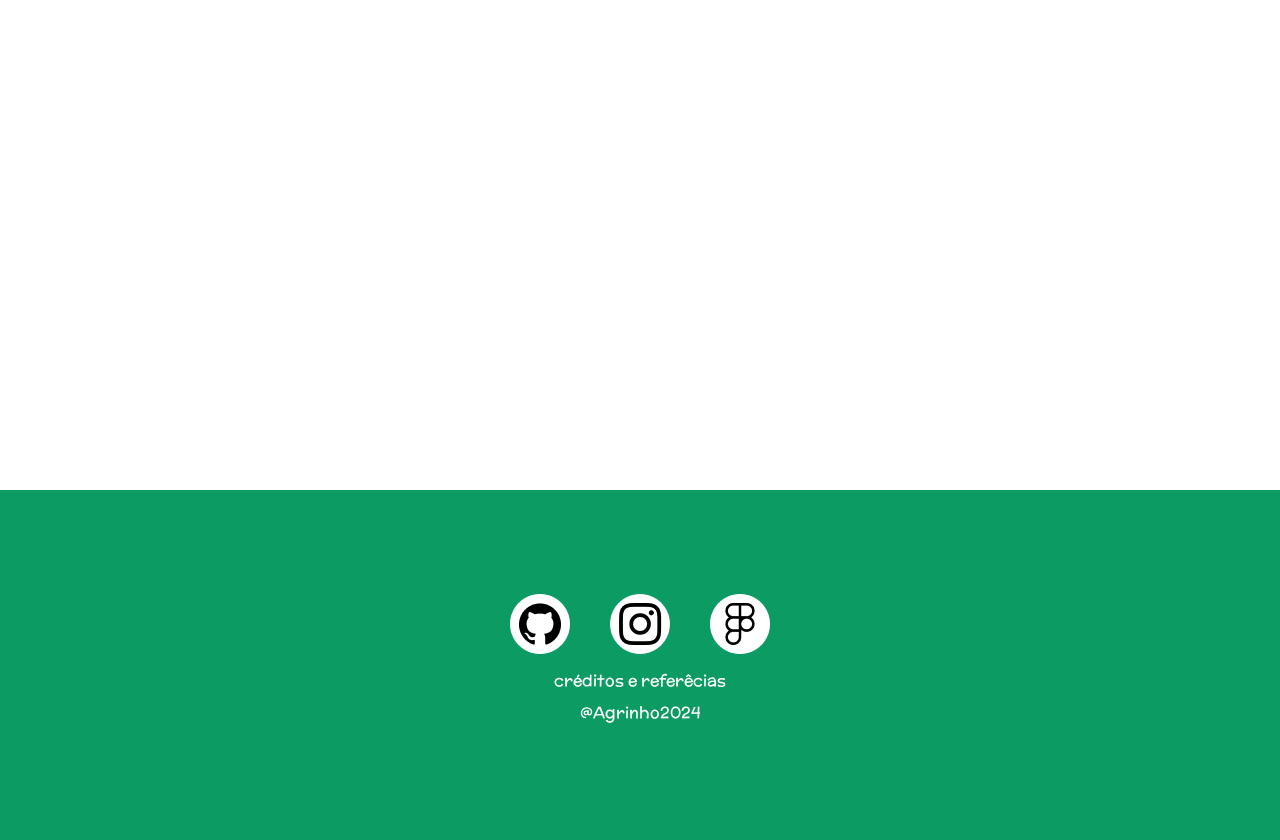
==== commit 301fe221: ".." ====
--- a/index.html
+++ b/index.html
@@ -132,7 +132,7 @@
             </div>
             
             <div class="tela">
-                <iframe id ="tela" src="https://pt.wikipedia.org/wiki/Agricultura'" title="agricultura"  frameborder="0"></iframe>
+                <iframe id ="tela" src="html/agricultura.html" title="agricultura"  frameborder="0"></iframe>
             </div>
 
             
--- a/css/style.css
+++ b/css/style.css
@@ -15,8 +15,9 @@
     --estrela:#fff;
     --cor_da_fonte: #ffffff;
     --tema:#ffffff;
-    --cor-principal: rgb(197, 234, 243);
-    --cor-segundaria: rgb(47, 91, 156);
+    --cor-principal: rgb(147, 236, 217);
+    --cor-segundaria: rgb(13, 155, 100);
+    --cor-terciaria: #224b42;
     
 }
 
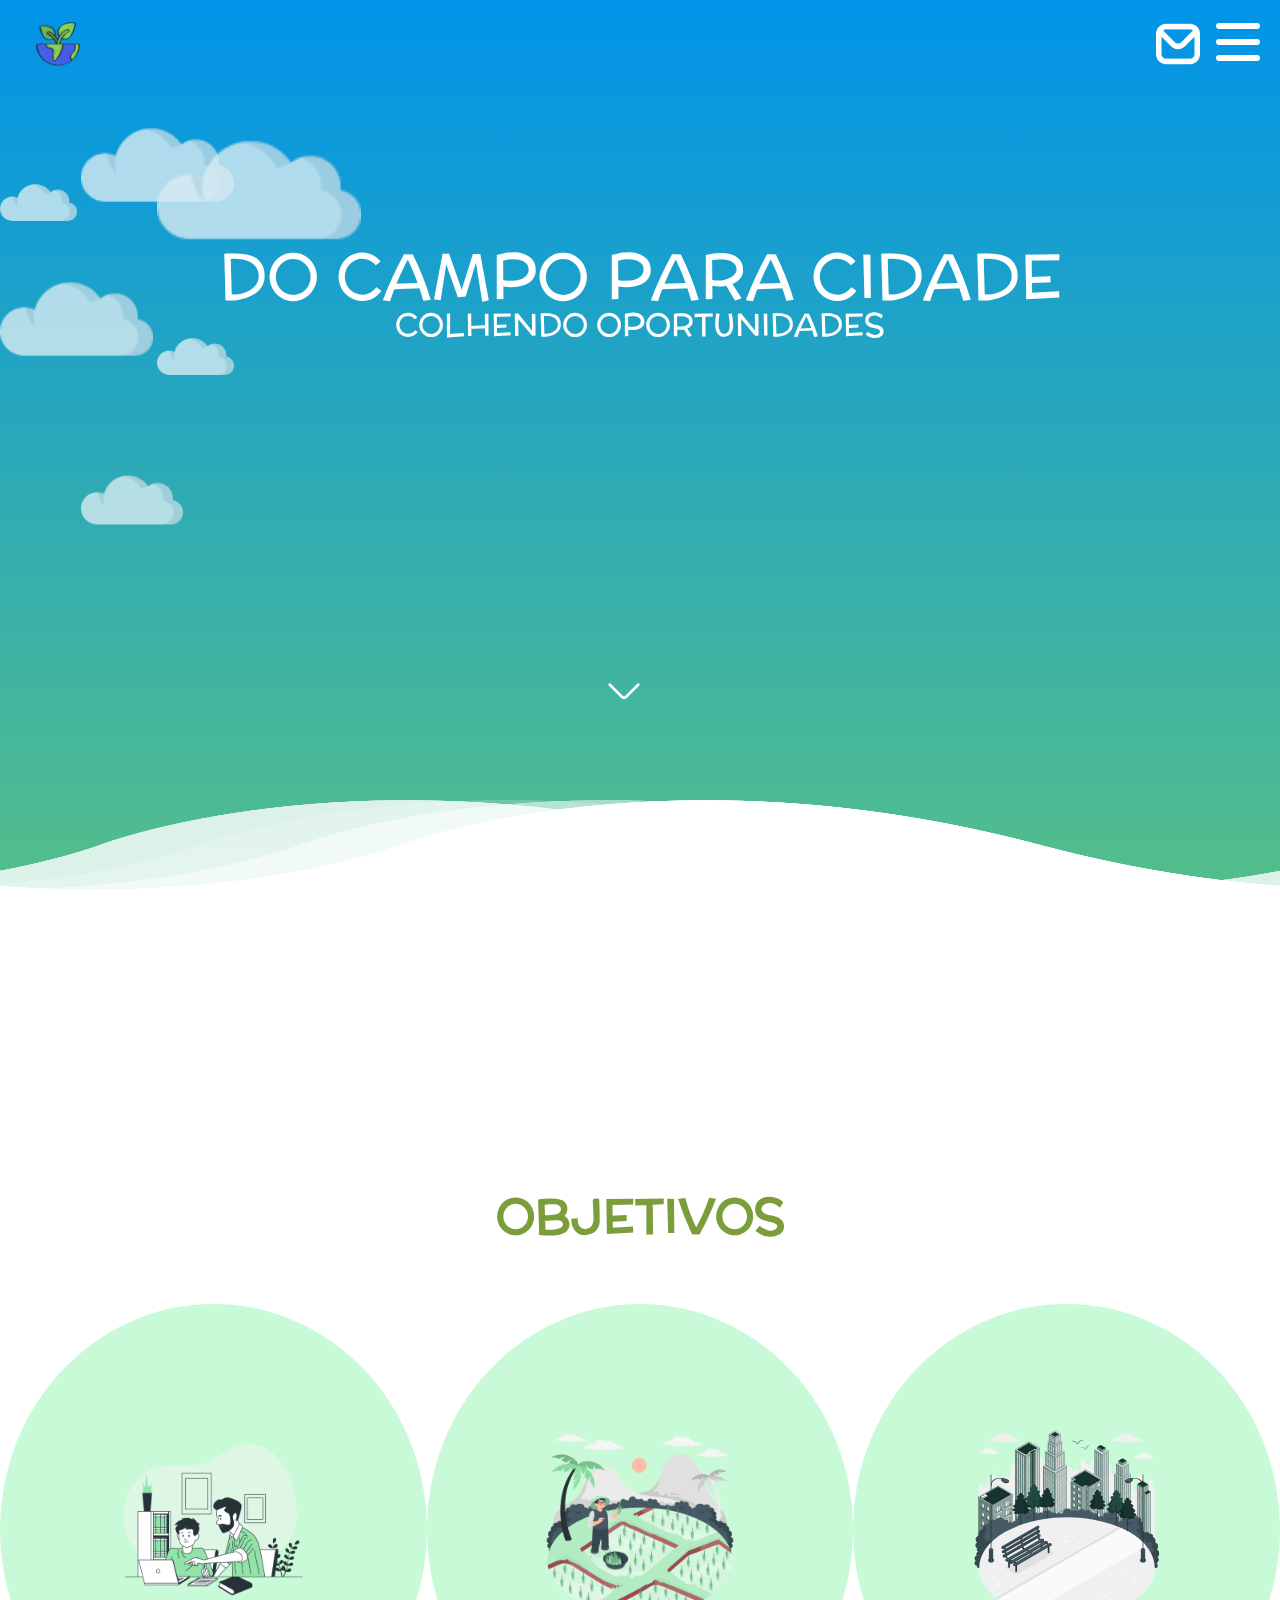
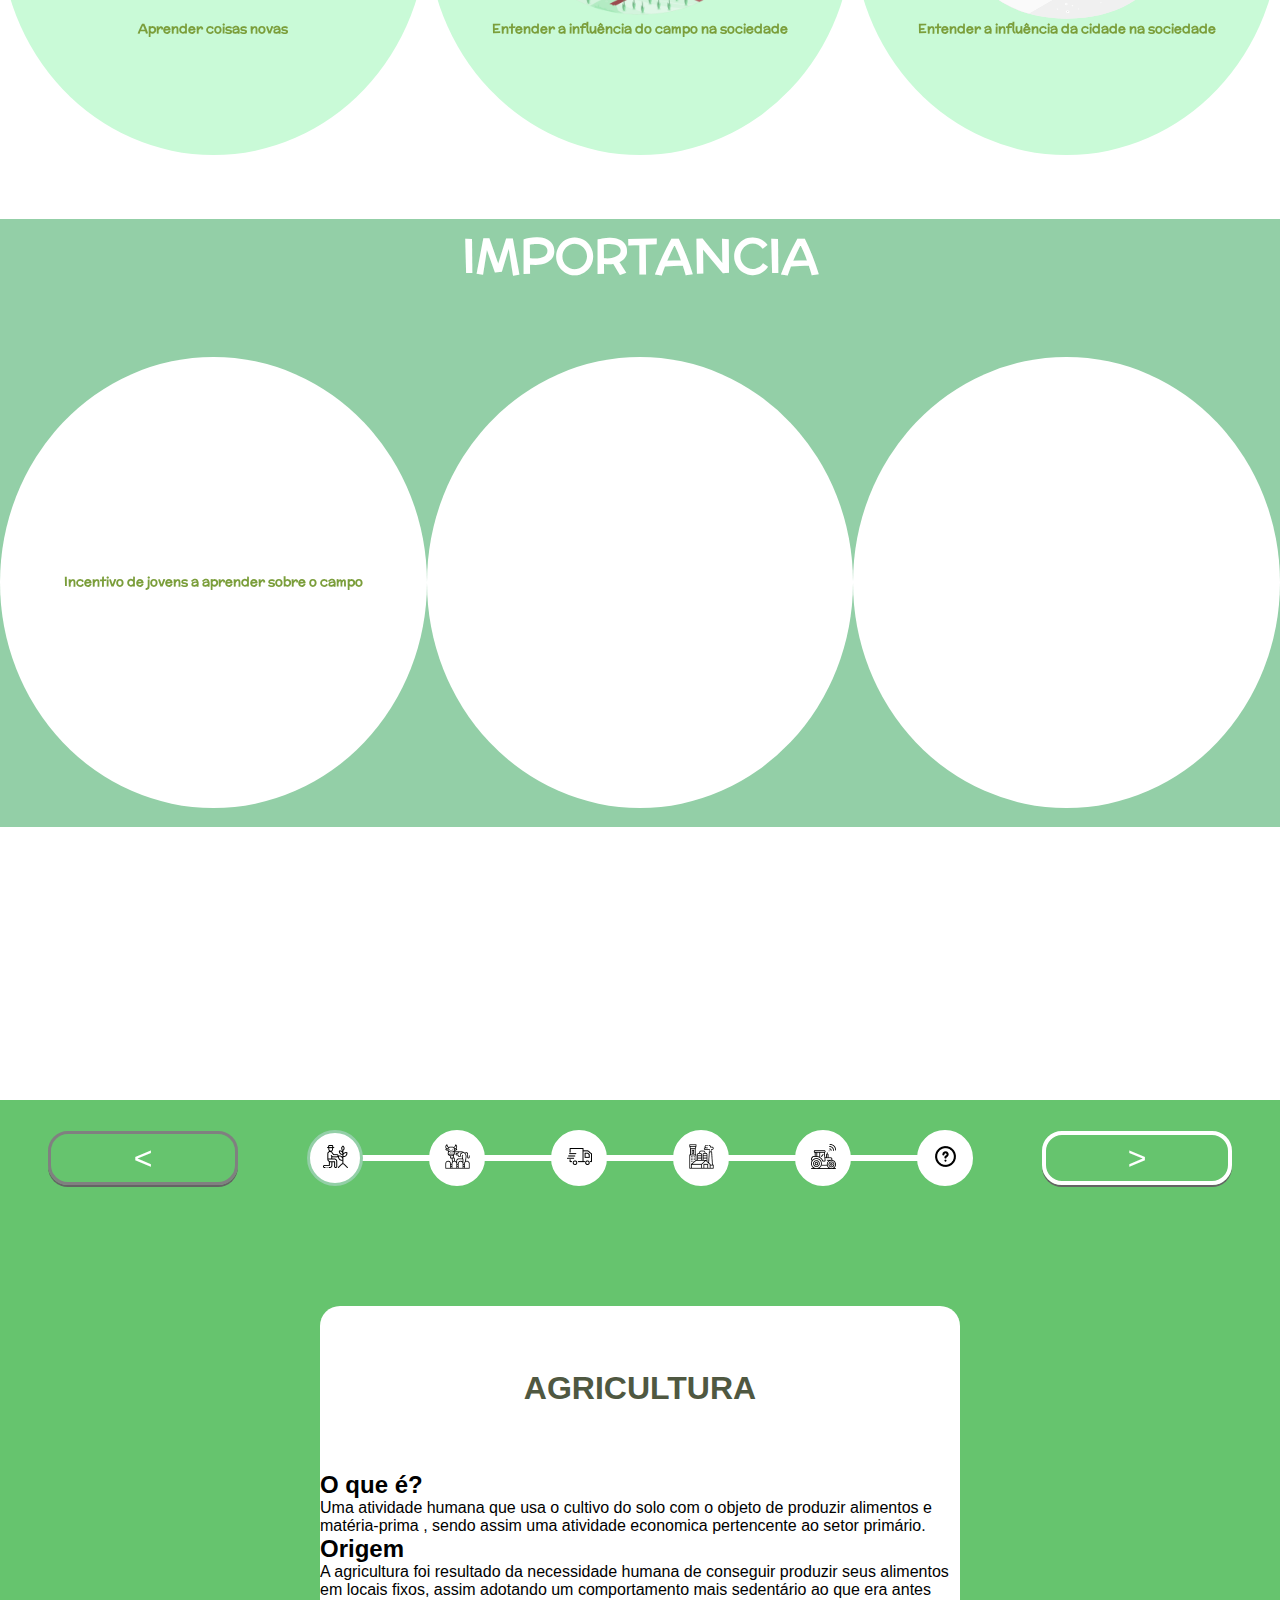
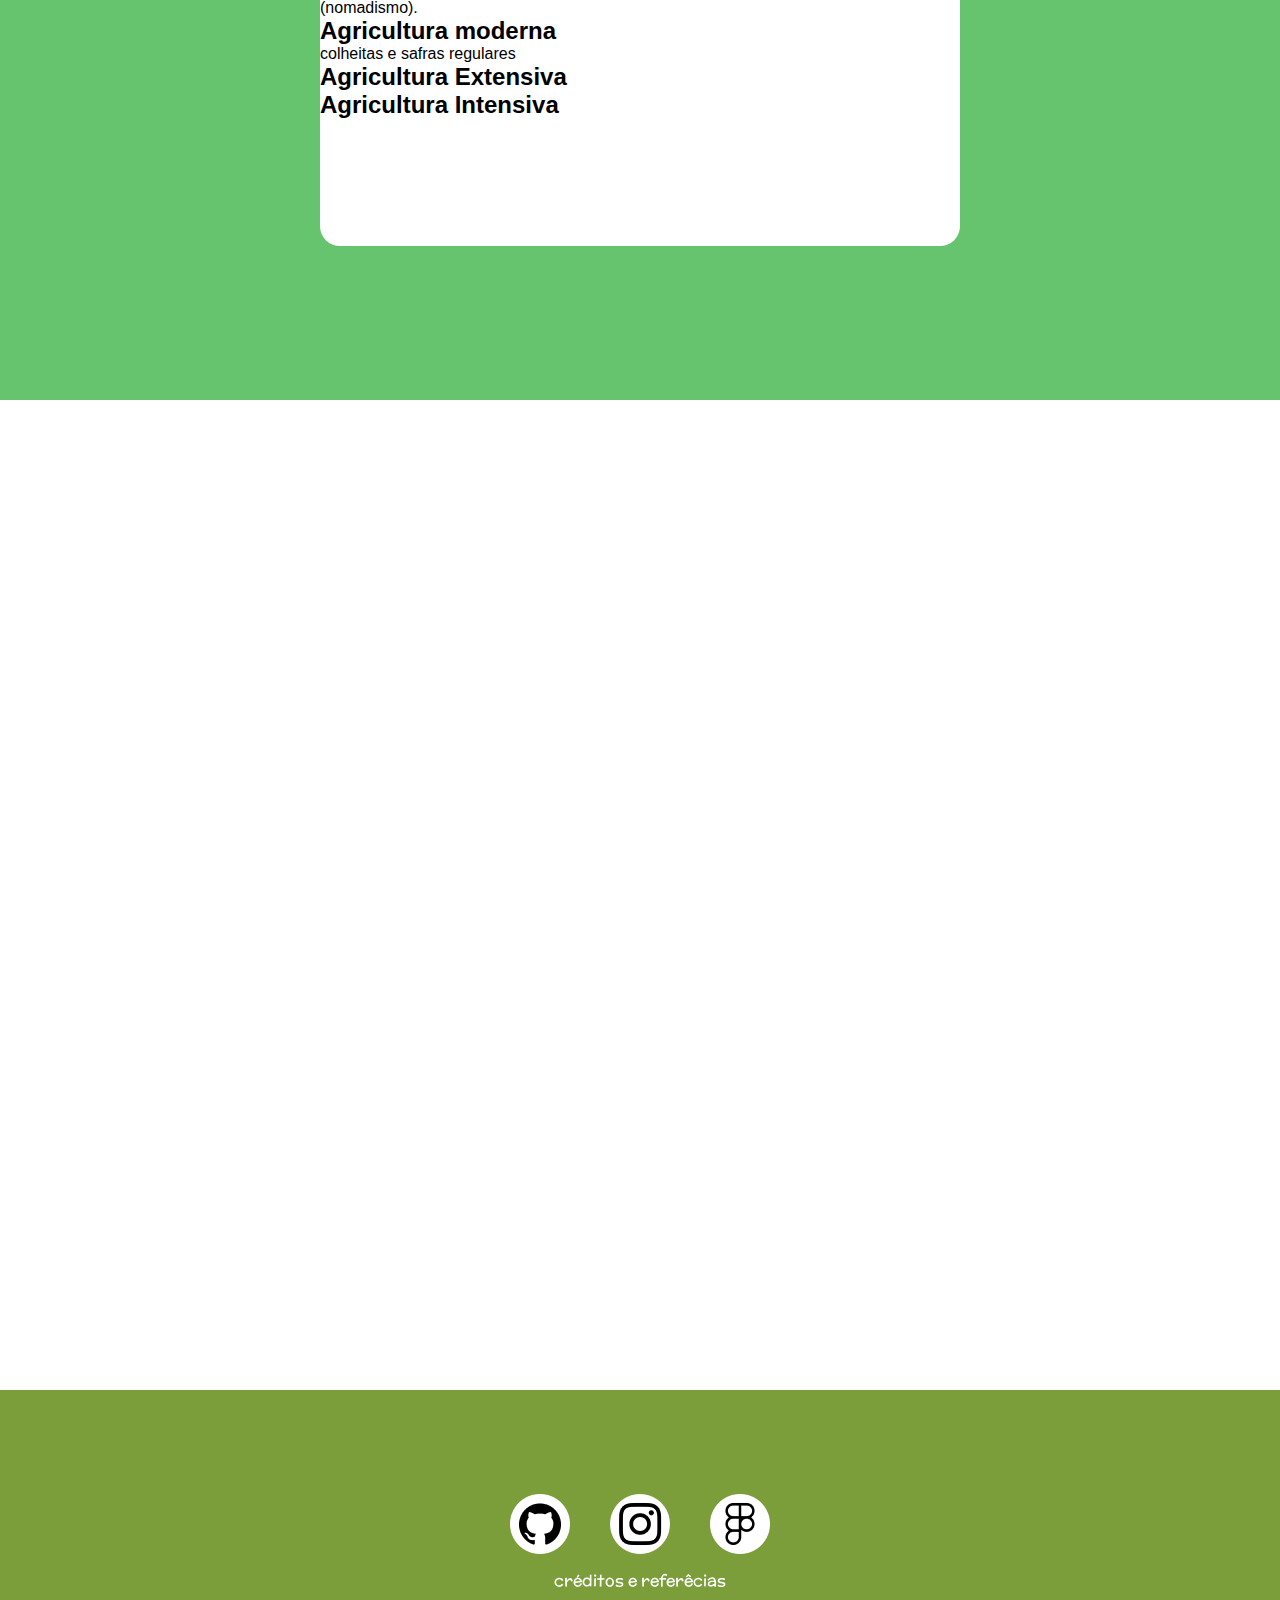
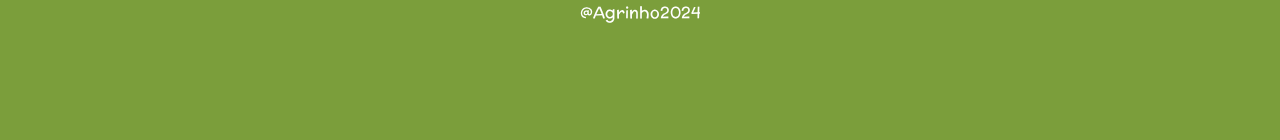
==== commit 95c3f1c6: "...." ====
--- a/index.html
+++ b/index.html
@@ -19,20 +19,14 @@
             <a href="https://mail.google.com/mail/u/1/#inbox?compose=CllgCJTHVrmPmrKVljMJJqJDMrfWzJPnMWzFSjhwGDWFwsSRjWjLrLpVpdGfzcwZDxPjsJpsHBq"><img src="img/envelope-branco.png" alt="Fale conosco" class="container_img" id="envelope"></a>
             
             <div class="container-menu">
-                <input type="checkbox" id="checkbox-menu">
+                <input type="checkbox" id="checkbox-menu" onclick="menuCLick()">
 
                 <label for="checkbox-menu">
                     <span id="b1"></span>
                     <span id="b2"></span>
                     <span id="b3"></span>
-    
-    
-                        <ul id="lista">
-                            <a href="#" class="lista-item"><li>Sobre nós</li></a>
-                            <a href="#" class="lista-item"><li></li></a>
-                            <a href="#" class="lista-item"><li></li></a>
-                            <a href="#" class="lista-item"><li>Créditos e referêcias</li></a>
-                        </ul>
+
+
                 </label>
             </div>
     
@@ -40,6 +34,14 @@
         </div>
        
     </header>   
+    <div id="menu">
+        <ul id="lista">
+            <a href="#" class="lista-item"><li>Sobre nós</li></a>
+            <a href="#" class="lista-item"><li></li></a>
+            <a href="#" class="lista-item"><li></li></a>
+            <a href="#" class="lista-item"><li>Créditos e referêcias</li></a>
+        </ul>
+    </div>
 
     <!-- Primeira Seção -->
     <section id="sec01">
@@ -74,6 +76,7 @@
     
     <!-- Segunda Seção -->
     <section id="sec02">
+        
         <!-- 
         <div id="b1" class="bloco">
             <div class="titulo-bloco">
@@ -88,10 +91,22 @@
             <div id="objetivos">
                 <h1>OBJETIVOS</h1>
                 <div class="itens">
-                    <div class="item"><img src="img/Kids Studying from Home-bro.png" alt="">Aprender coisas novas</div>
-                    <div class="item"><img src="img/rice field-amico.png" alt="" id="b1">Entender a influência do campo na sociedade</div>
-                    <div class="item"><img src="img/City skyline-amico.png" alt="">Entender a influência da cidade na sociedade</div>
+                    <div class="item"><img src="img/Kids Studying from Home-bro(1).png" alt="">Aprender coisas novas</div>
+                    <div class="item"><img src="img/rice field-amico(2).png" alt="" id="b1">Entender a influência do campo na sociedade</div>
+                    <div class="item"><img src="img/City skyline-amico.svg" alt="">Entender a influência da cidade na sociedade</div>
                 </div>
+
+            <div id="importancia">
+                <h1>IMPORTANCIA</h1>
+                <div class="itens" >
+                    <div class="item"><img src="" alt="">Incentivo de jovens a aprender sobre o campo</div>
+                    <div class="item"><img src="" alt=""></div>
+                    <div class="item"><img src="" alt=""></div>
+                </div>
+
+
+            </div>
+ 
 
             </div>
                 
--- a/css/style.css
+++ b/css/style.css
@@ -13,12 +13,12 @@
 
 :root {
     --estrela:#fff;
-    --cor_da_fonte: #ffffff;
+    --cor_da_fonte: #ffffff;    
     --tema:#ffffff;
-    --cor-principal: rgb(147, 236, 217);
-    --cor-segundaria: rgb(13, 155, 100);
-    --cor-terciaria: #224b42;
-    
+    --cor-principal: #c9fad7;
+    --cor-segundaria: #7b9e3b;
+    --cor-terciaria:  #93cfa7;
+    --cor-quartiaria: #66c46e;
 }
 
 html {
@@ -30,6 +30,7 @@
     width: 100%;
     background-repeat: no-repeat;
     color: var(--cor_da_fonte);
+    background-color: var(--tema);
 
     /*font-family: 'Montserrat1', sans-serif;*/
 
